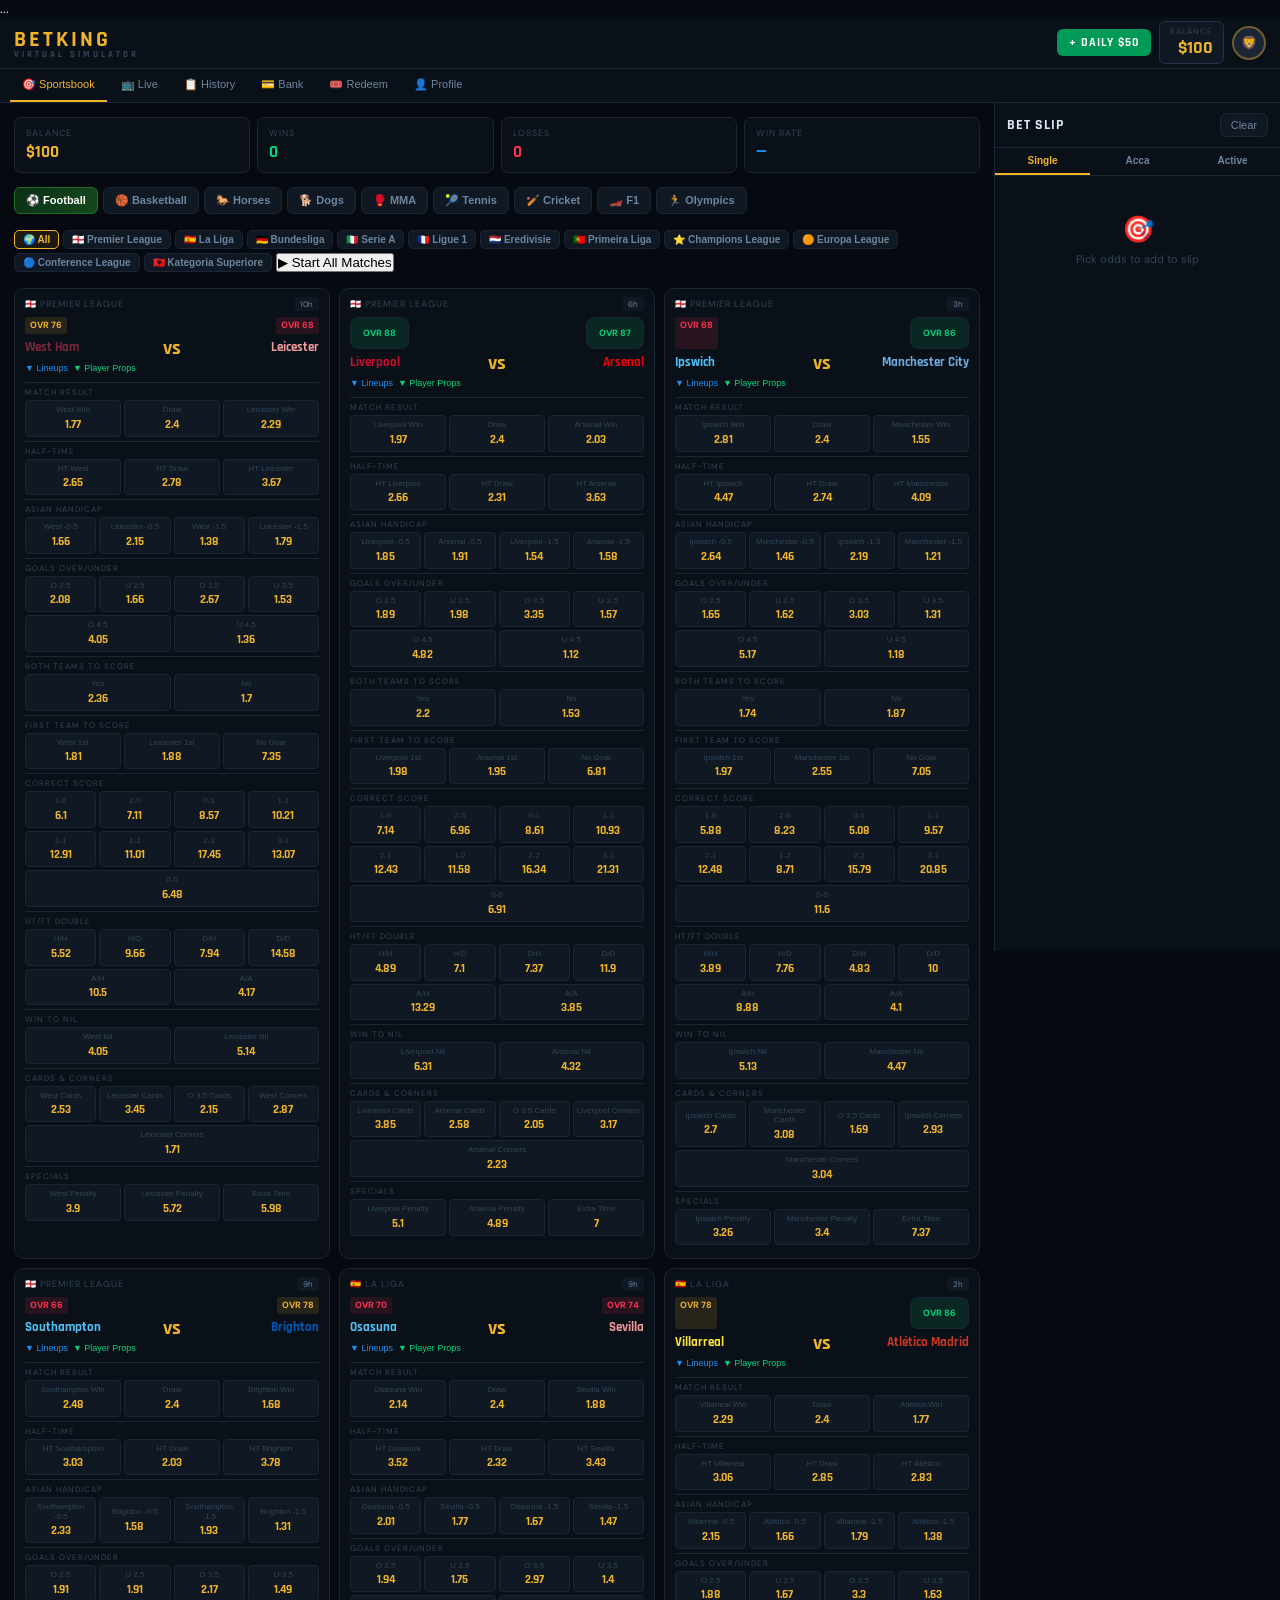
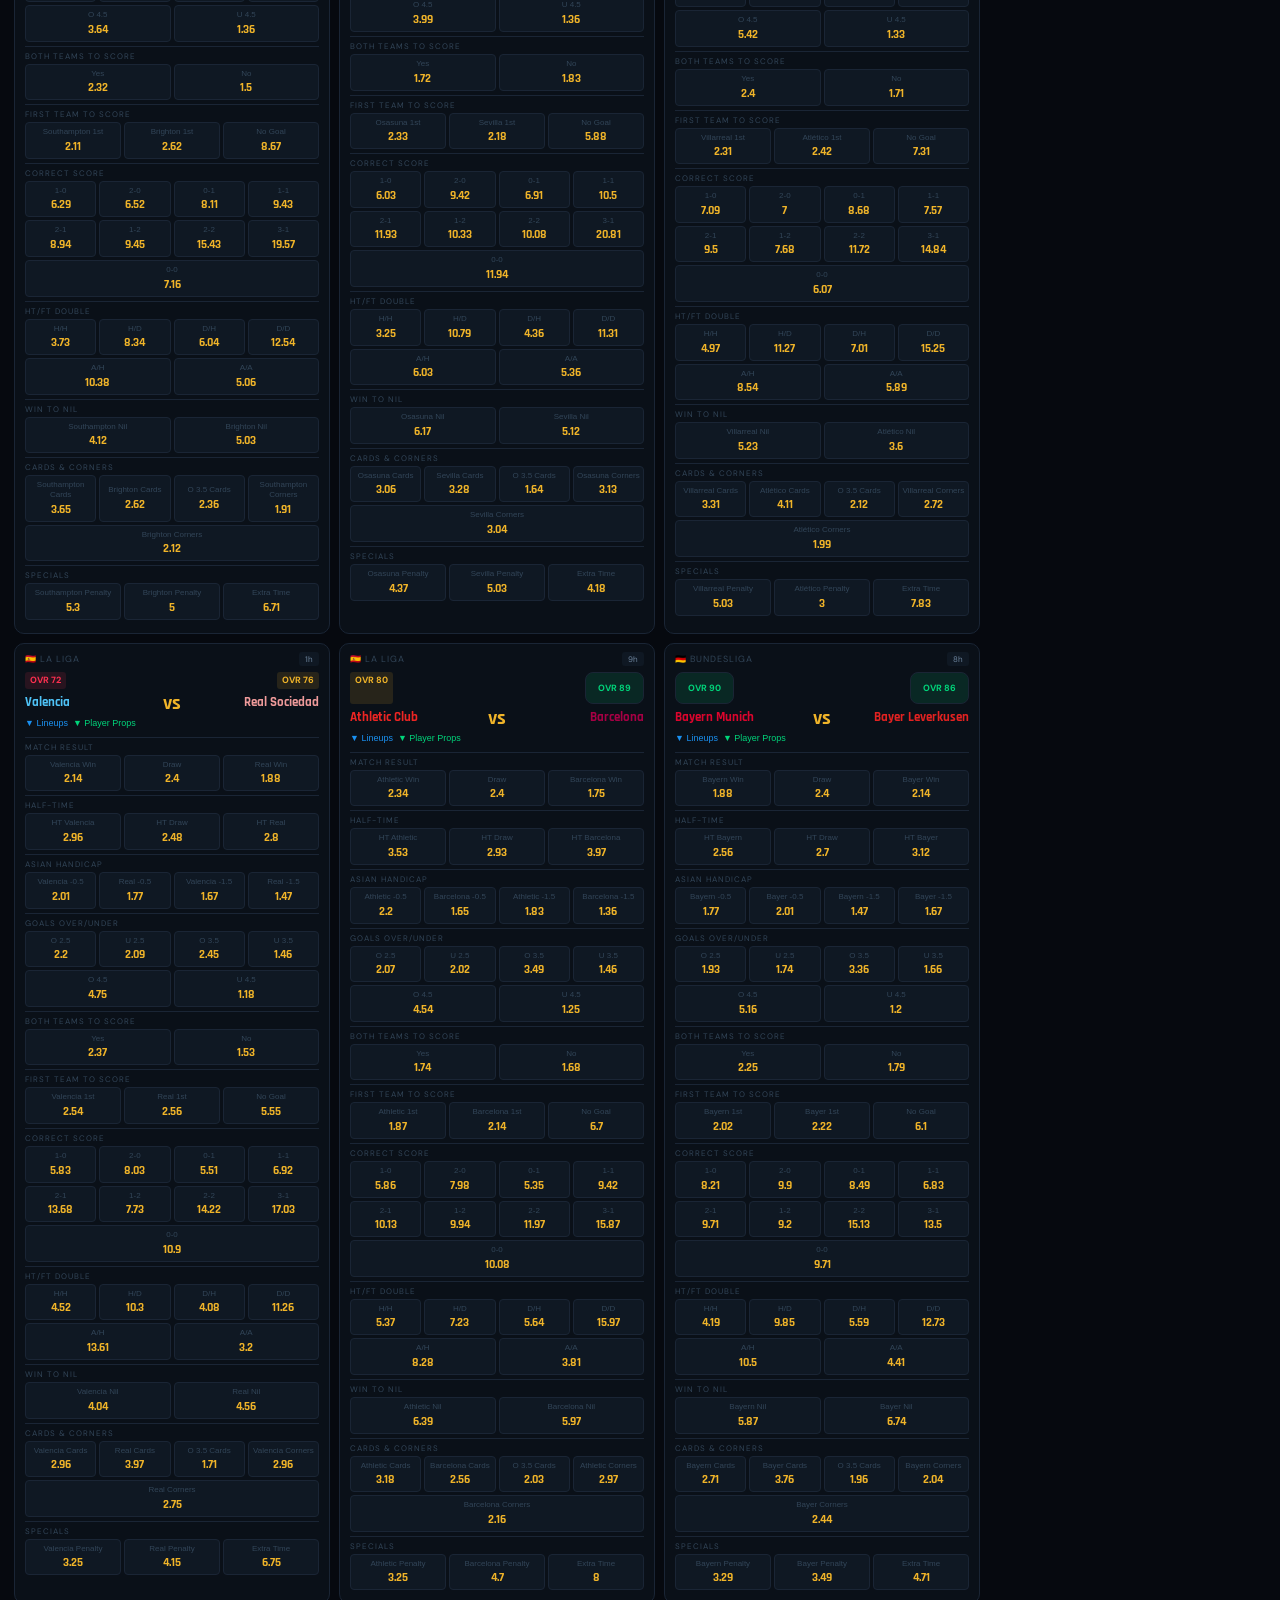
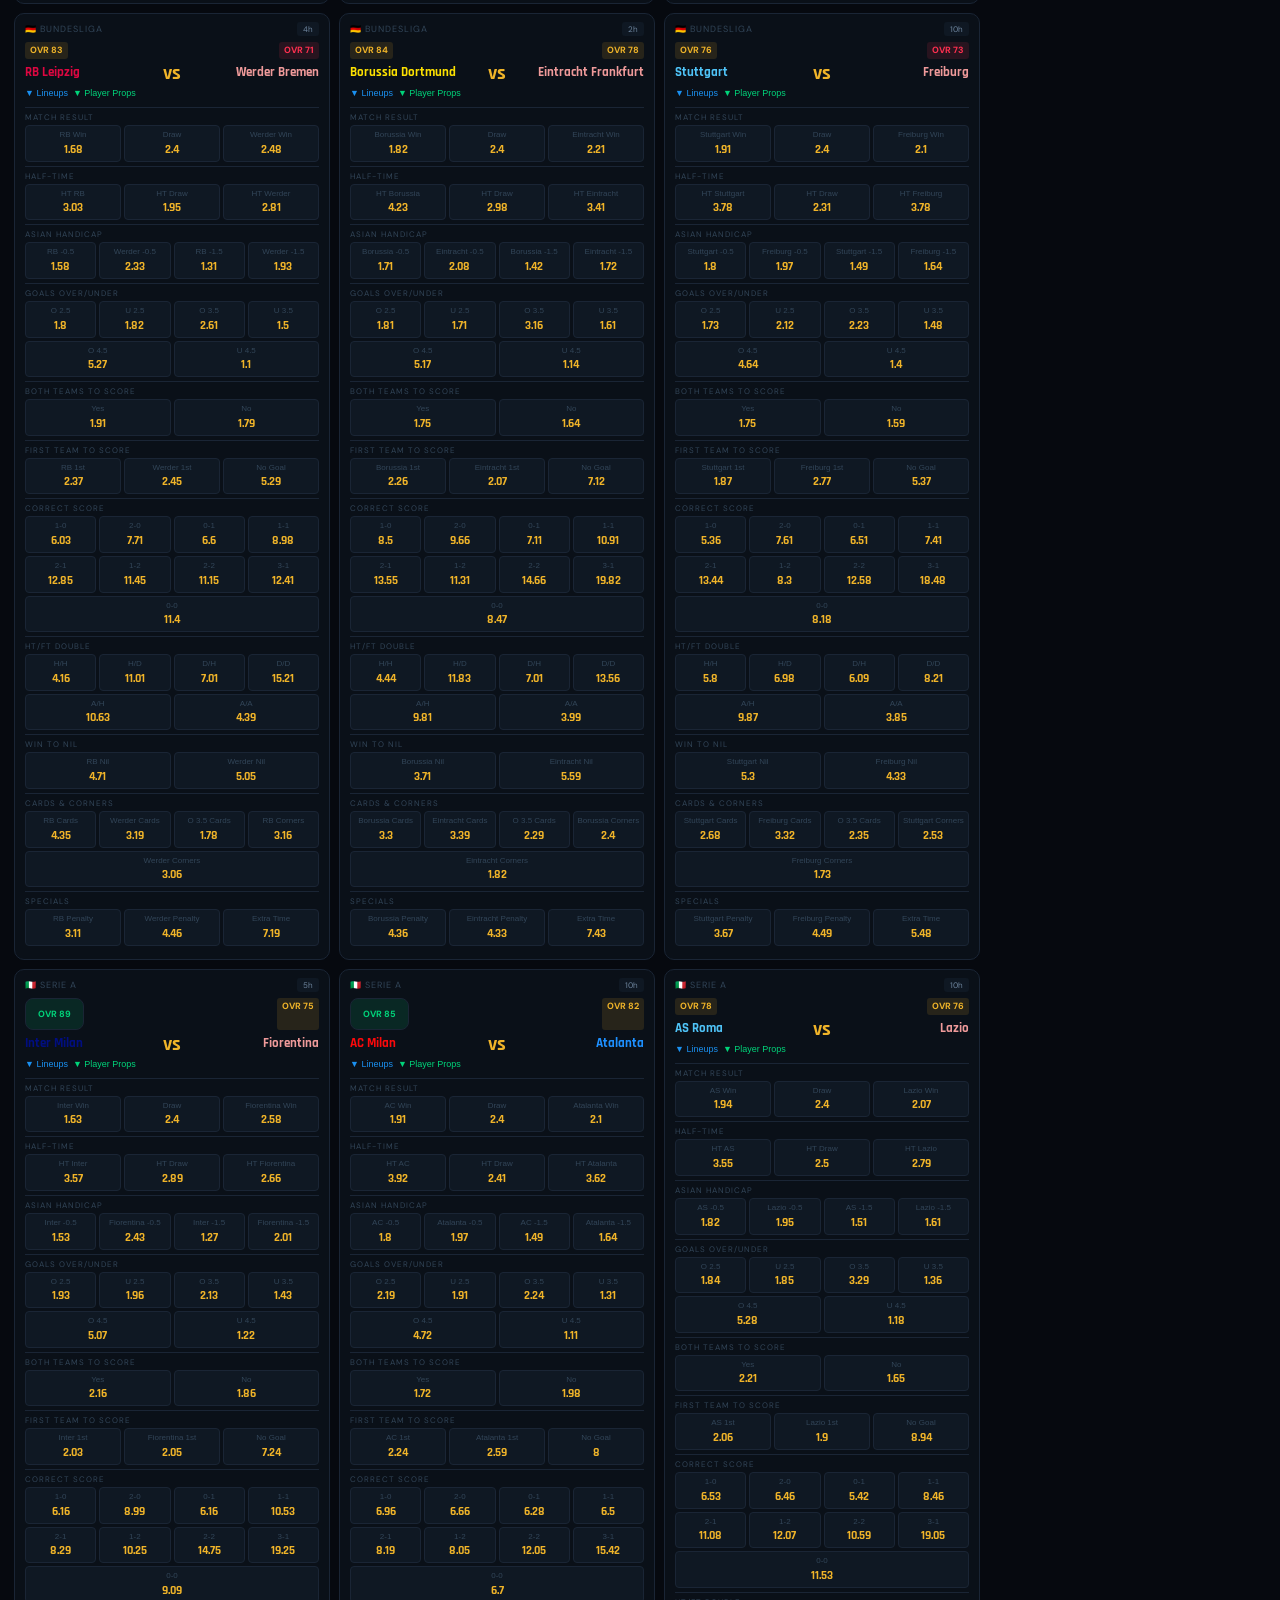
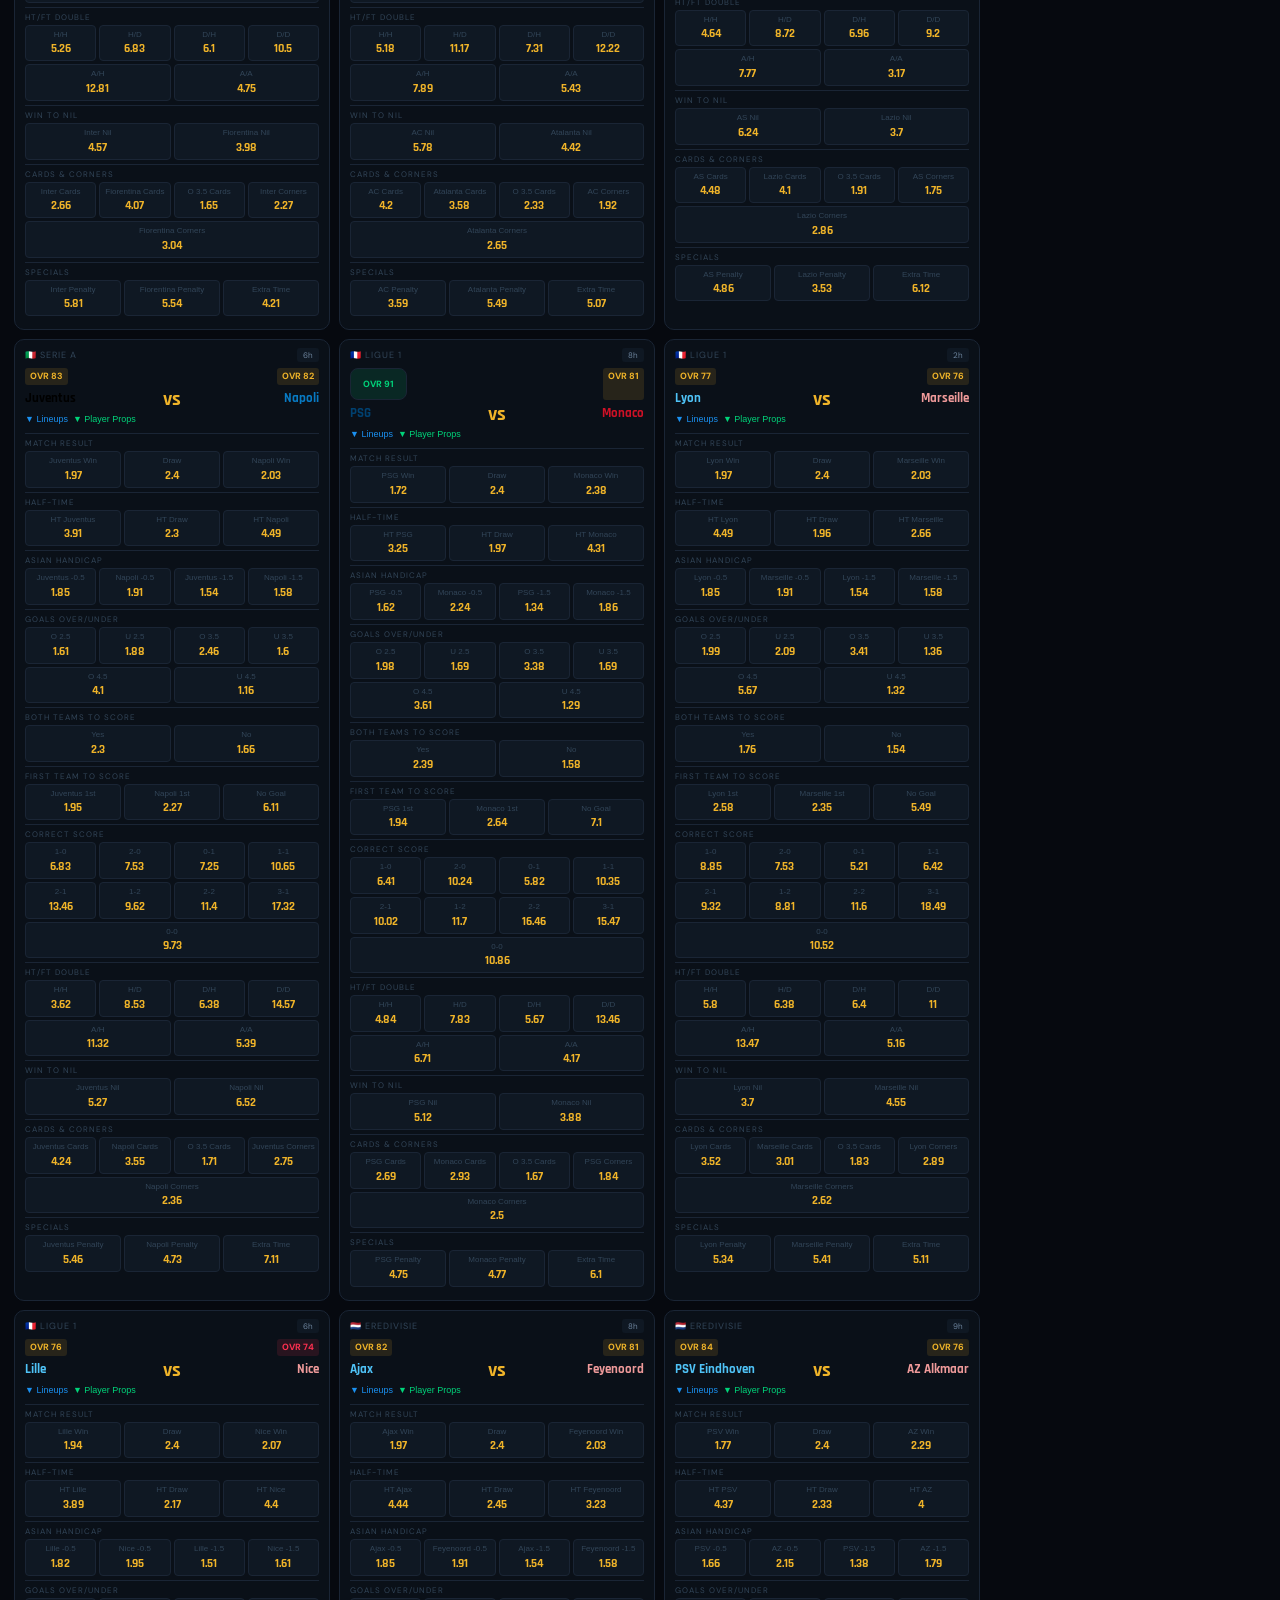
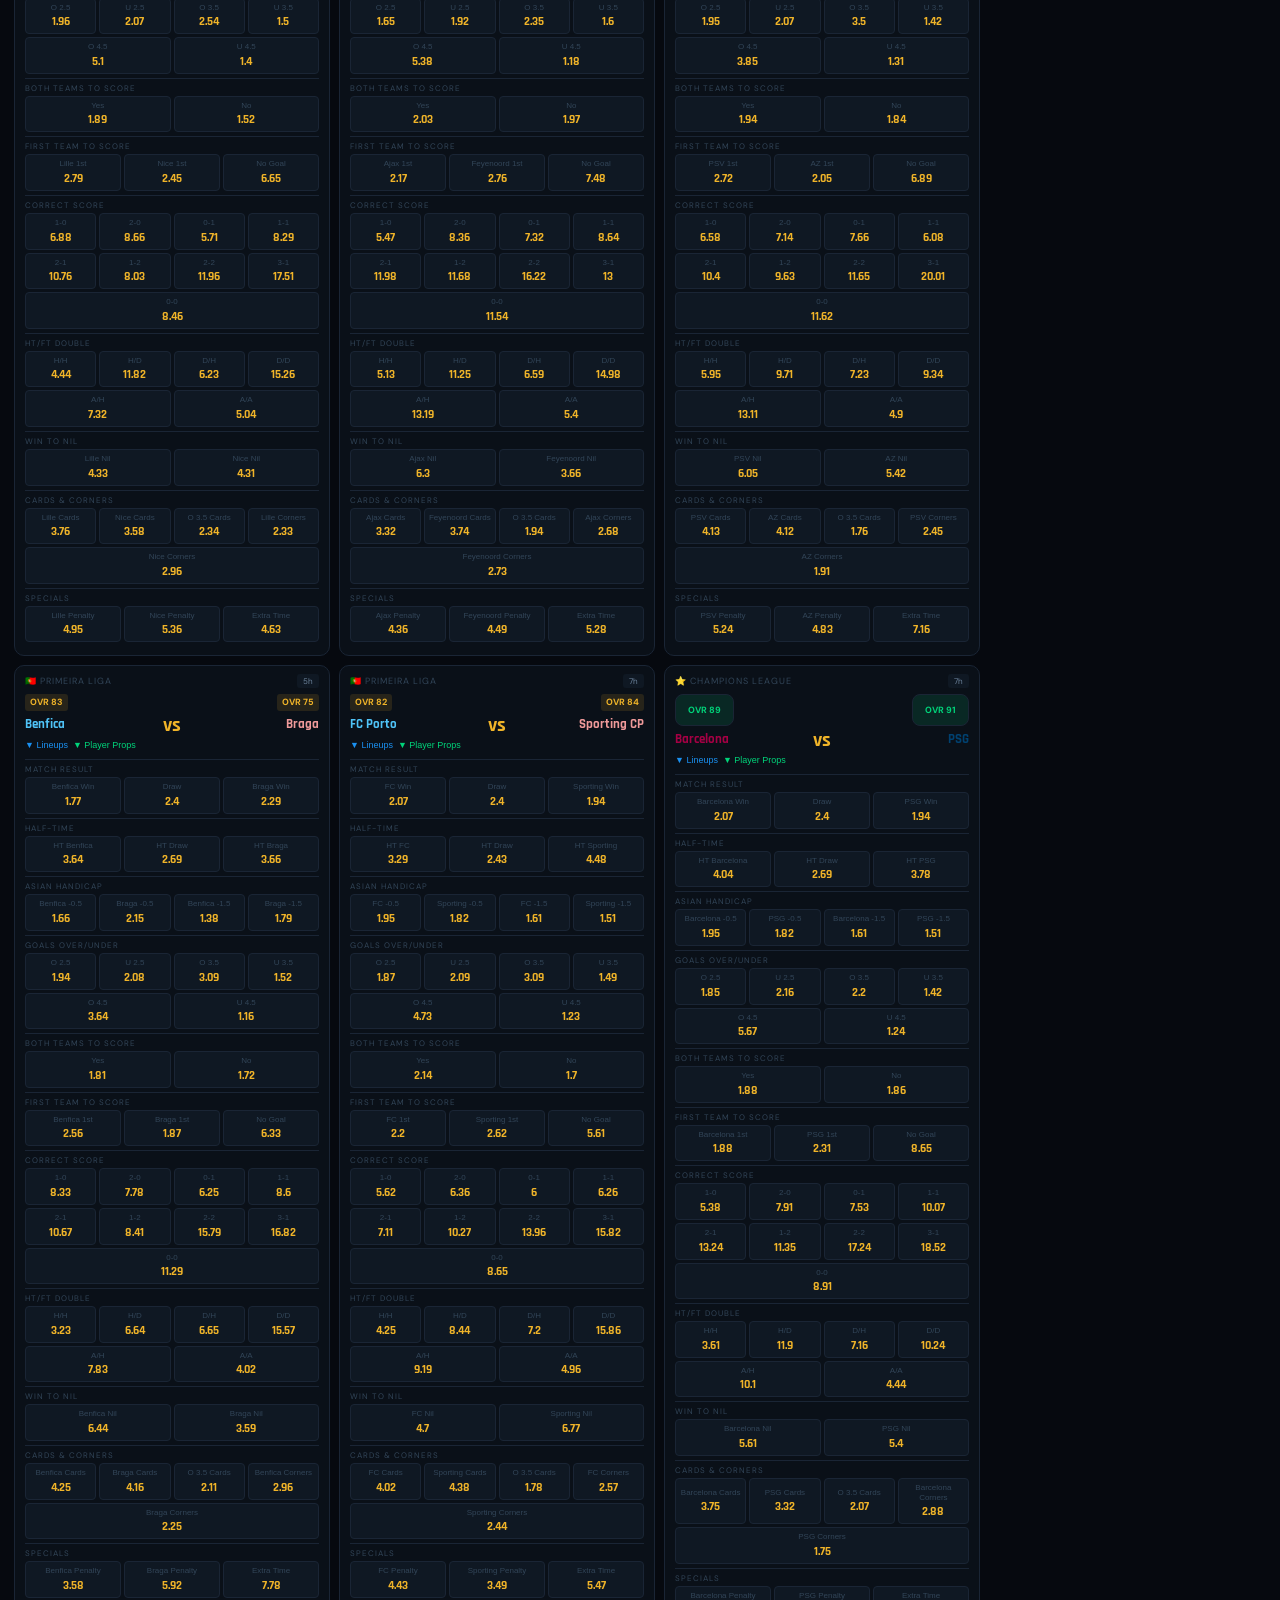
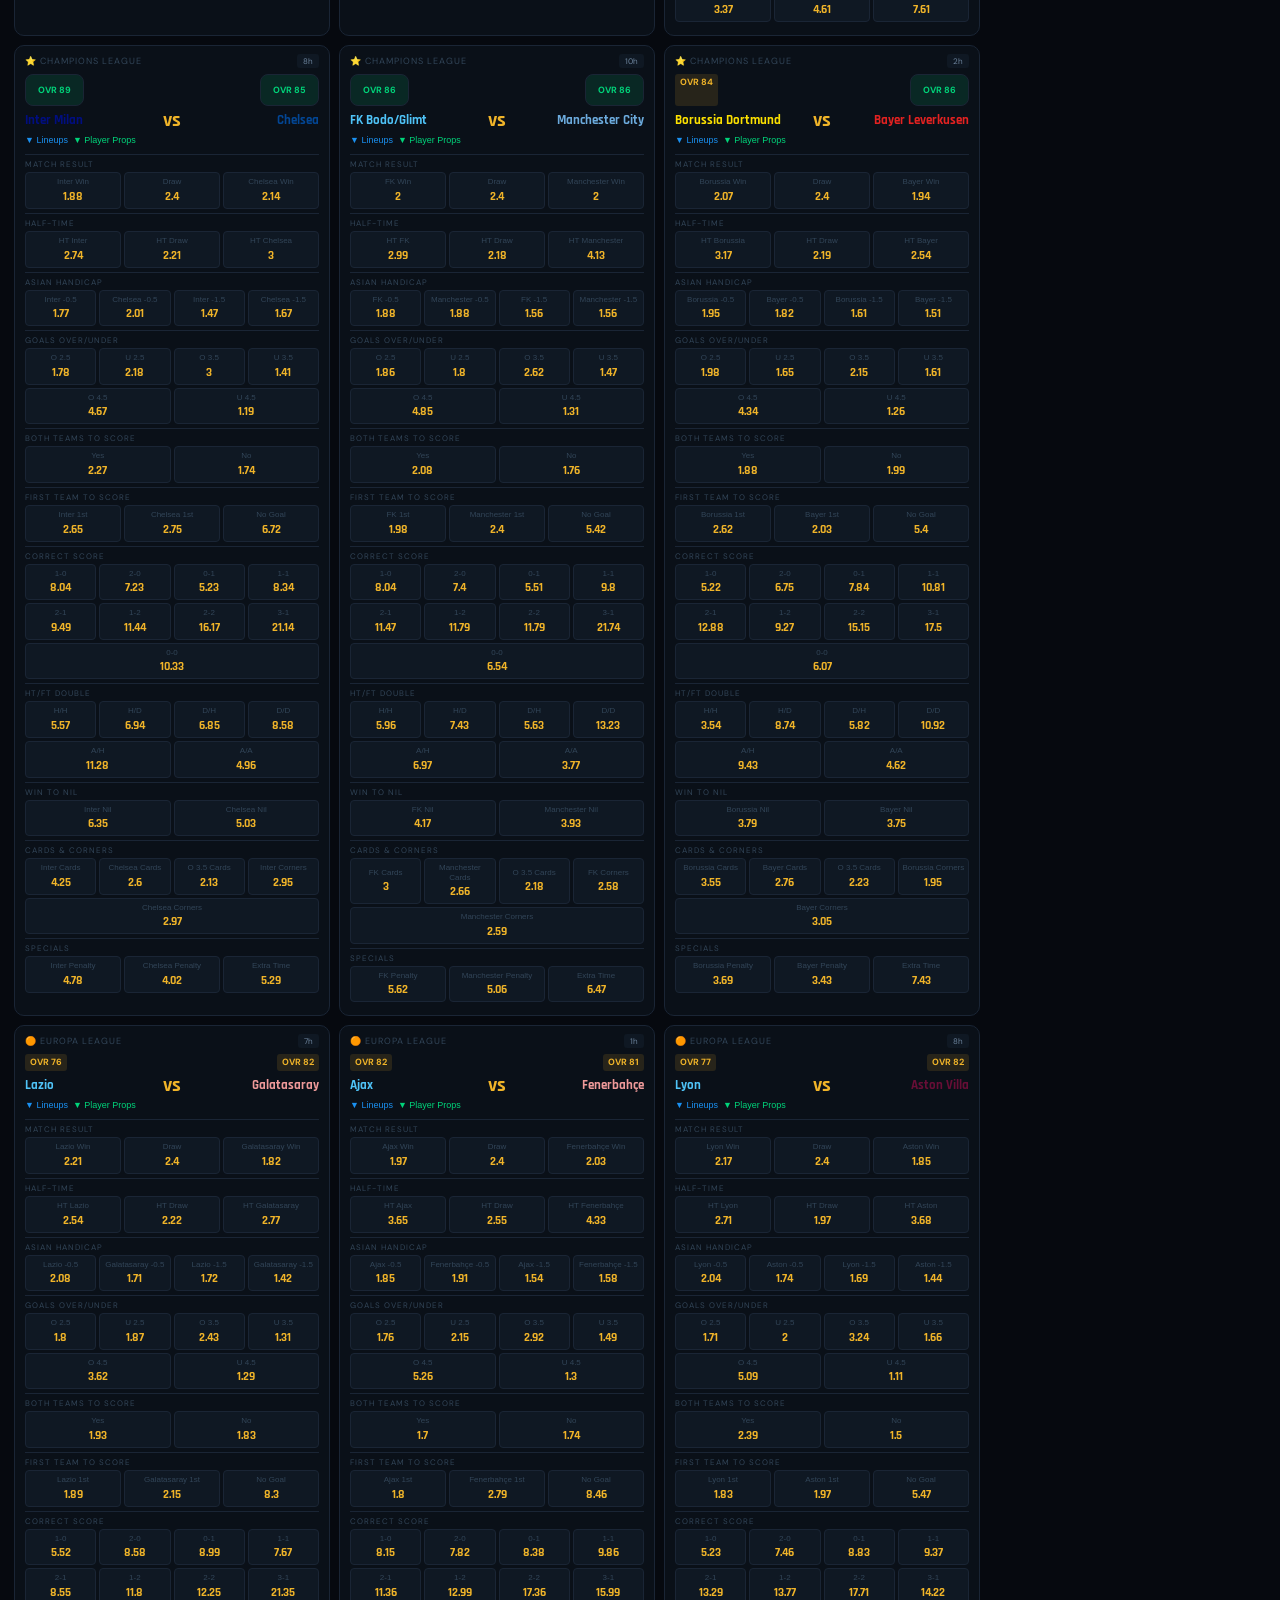
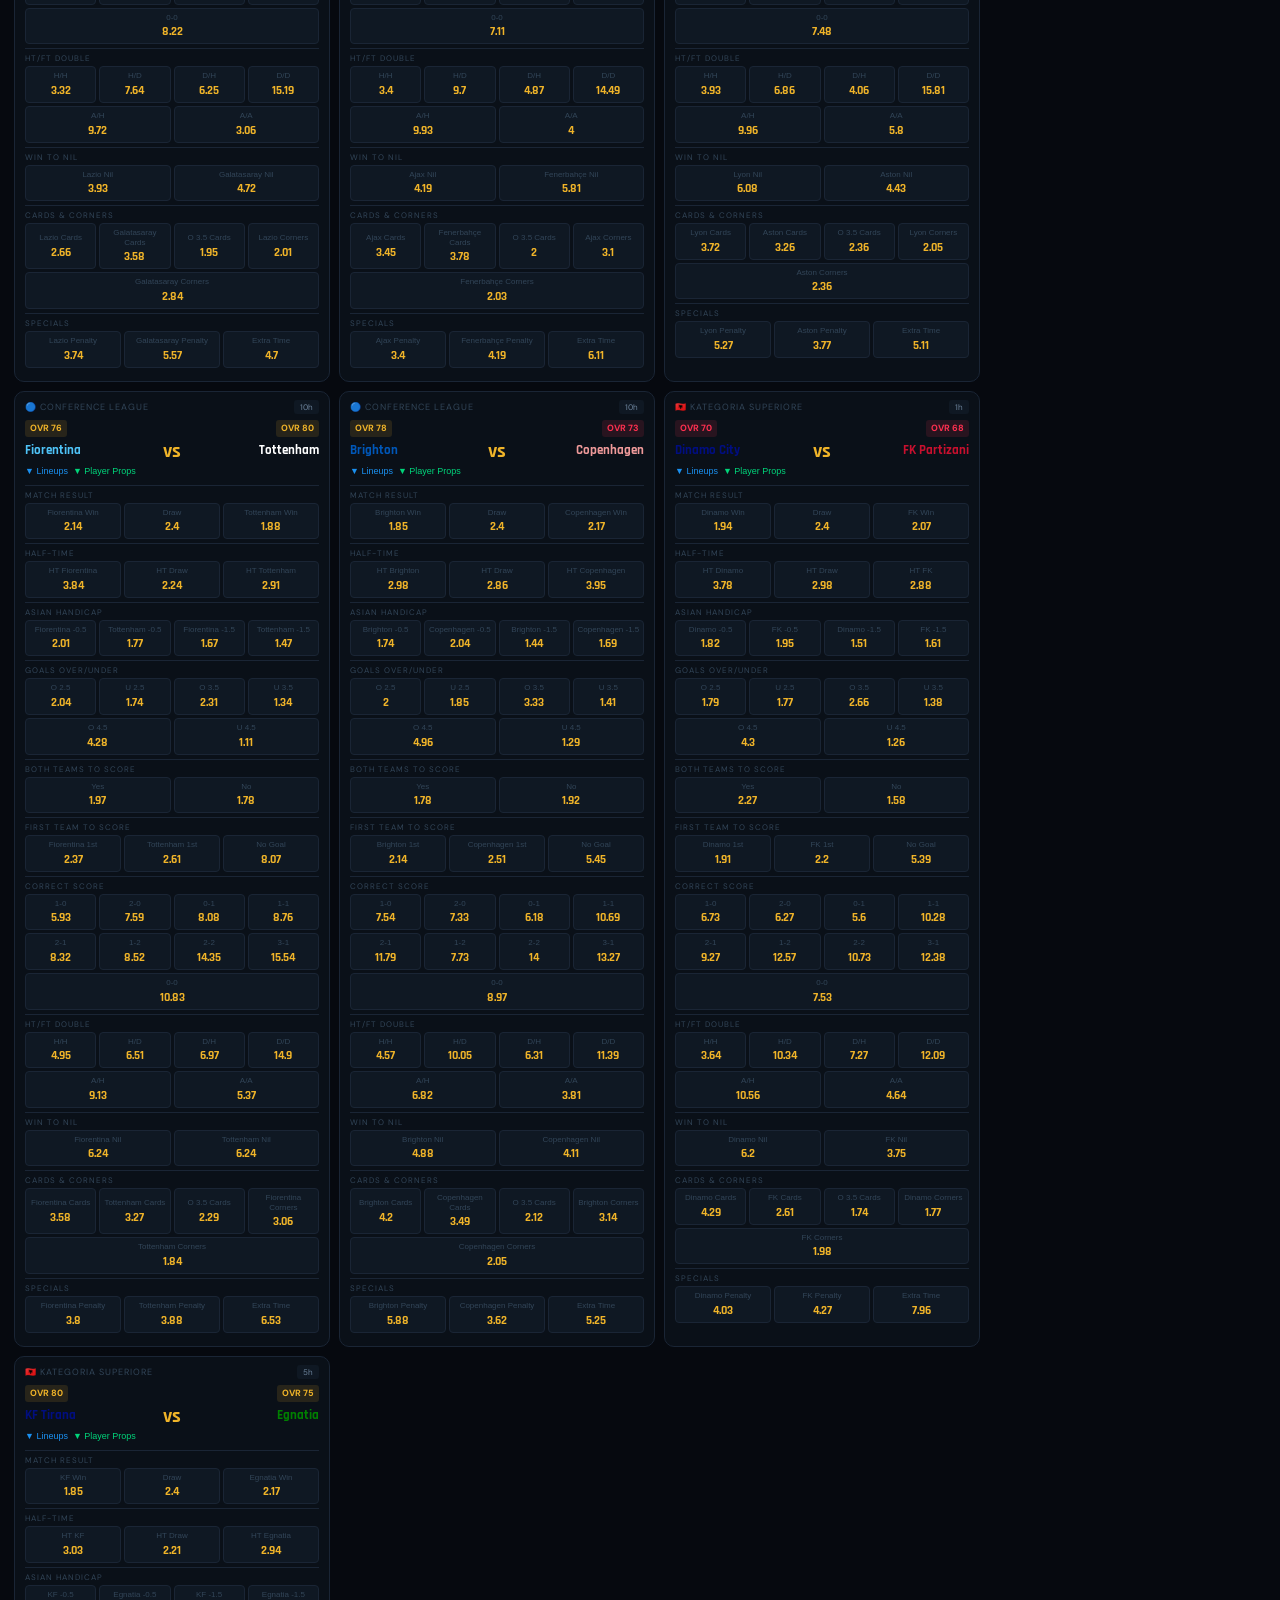
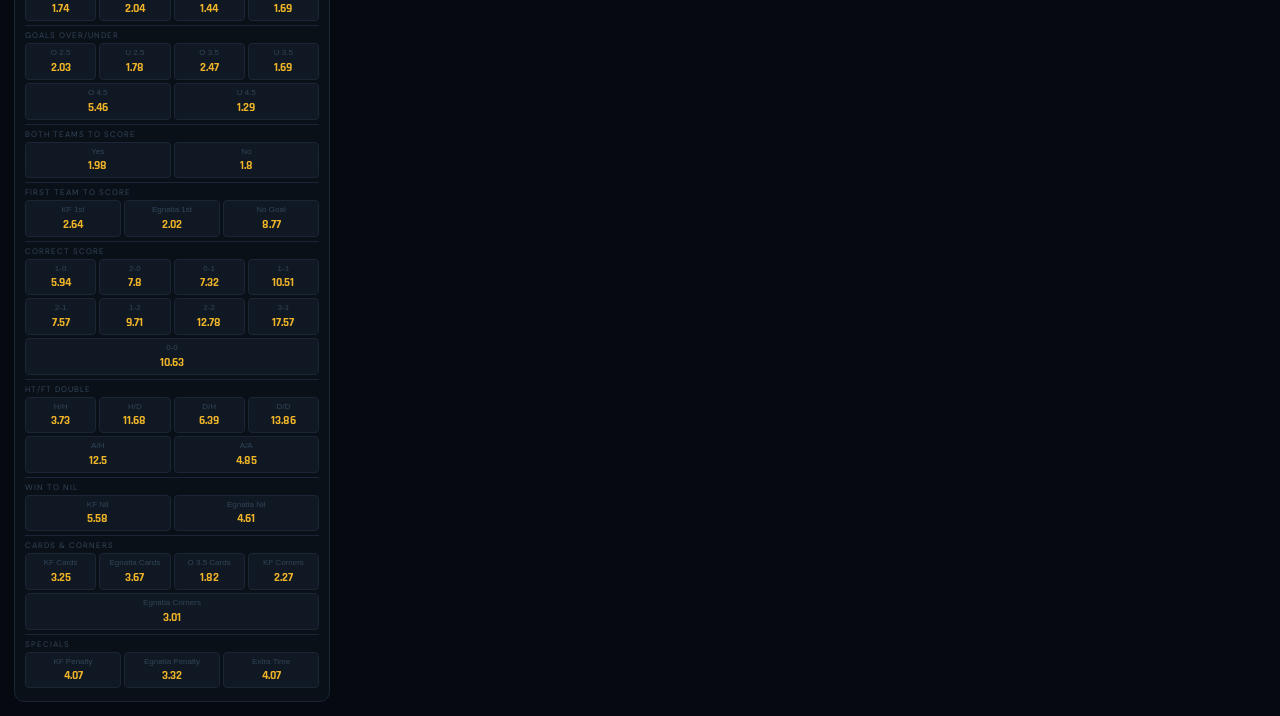
==== betking5/index.html @ 001c36b3 "Add files via upload" ====
<!DOCTYPE html>
<html><head>
<meta name="viewport" content="width=device-width, initial-scale=1.0">
<script>
  // Kill any old service workers (e.g. Monetag SW) immediately
  if ('serviceWorker' in navigator) {
    navigator.serviceWorker.getRegistrations().then(function(regs) {
      regs.forEach(function(reg) { reg.unregister(); });
    });
    // Also clear all caches
    if ('caches' in window) {
      caches.keys().then(function(names) {
        names.forEach(function(name) { caches.delete(name); });
      });
    }
  }
</script>
<meta name="google-site-verification" content="_lnAwvMvedzryN5Dc5fQz6yEeU9TEKR5IEzCbx5JFiY">
<title>BetKing</title>
...
<title>BetKing</title>
<link rel="stylesheet" href="css/style.css">
<script>
  // Load ads only if not blocked via Redeem Code
  if (localStorage.getItem('bk_ads_blocked') !== 'true') {
    (function(){
      var s1=document.createElement('script');
      s1.src='https://pagead2.googlesyndication.com/pagead/js/adsbygoogle.js?client=ca-pub-4960847713738346';
      s1.async=true;s1.crossOrigin='anonymous';document.head.appendChild(s1);
      var s2=document.createElement('script');
      s2.src='https://quge5.com/88/tag.min.js';
      s2.setAttribute('data-zone','219802');s2.async=true;s2.setAttribute('data-cfasync','false');
      document.head.appendChild(s2);
      var s3=document.createElement('script');
      s3.src='https://5gvci.com/act/files/tag.min.js?z=10734795';
      s3.async=true;s3.setAttribute('data-cfasync','false');
      document.head.appendChild(s3);
    })();
  }
</script>
<meta name="viewport" content="width=device-width, initial-scale=1.0">
<title>BetKing - Virtual Sports Betting Simulator</title>
<meta name="description" content="BetKing is a free virtual sports betting simulator. Bet on football, basketball, F1, tennis, MMA and more with virtual money. No real money involved.">
<meta name="keywords" content="virtual betting, sports simulator, fantasy betting, football betting game, free betting game, virtual sportsbook">
<meta name="author" content="BetKing">

<!-- Open Graph (makes it look good when shared on social media) -->
<meta property="og:title" content="BetKing - Virtual Sports Betting Simulator">
<meta property="og:description" content="Free virtual sports betting simulator. Bet on football, F1, basketball and more with no real money!">
<meta property="og:url" content="https://betking-q6s7.onrender.com">
<meta property="og:type" content="website">

<!-- Twitter/X card -->
<meta name="twitter:card" content="summary">
<meta name="twitter:title" content="BetKing - Virtual Sports Betting Simulator">
<meta name="twitter:description" content="Free virtual sports betting simulator. No real money involved!">
</head>
<body>
<div class="grid-bg"></div>
<div class="app">

<!-- HEADER -->
<div class="hdr">
  <div class="logo">BETKING<sub>VIRTUAL SIMULATOR</sub></div>
  <div class="hdr-r">
    <button class="dly-btn" id="dlyBtn" onclick="claimDaily()">+ DAILY $50</button>
    <div class="bal-box"><div class="bal-l">Balance</div><div class="bal-v" id="balDisp" onclick="tryUnlockAdmin()" style="cursor:pointer;user-select:none">$100</div></div>
    <div class="uav-hdr" id="hdrAv" onclick="goTab('profile',document.querySelector('.nb[data-tab=profile]'))" style="background:#1A2535;color:var(--gold)">ME</div>
  </div>
</div>

<!-- NAV -->
<div class="nav">
  <button class="nb active" data-tab="sportsbook" onclick="goTab('sportsbook',this)">🎯 Sportsbook</button>
  <button class="nb" data-tab="live" onclick="goTab('live',this)">📺 Live</button>
  <button class="nb" data-tab="history" onclick="goTab('history',this)">📋 History</button>
  <button class="nb" data-tab="loans" onclick="goTab('loans',this)">💳 Bank</button>
  <button class="nb" data-tab="redeem" onclick="goTab('redeem',this)">🎟️ Redeem</button>
  <button class="nb" data-tab="profile" onclick="goTab('profile',this)">👤 Profile</button>
</div>

<div class="main">
<!-- MAIN CONTENT -->
<div class="content" id="mainContent">

  <!-- SPORTSBOOK -->
  <div id="tab-sportsbook">
    <div class="scards">
      <div class="scard"><div class="scard-l">Balance</div><div class="scard-v" style="color:var(--gold)" id="stNW">$100</div></div>
      <div class="scard"><div class="scard-l">Wins</div><div class="scard-v" style="color:var(--grn)" id="stW">0</div></div>
      <div class="scard"><div class="scard-l">Losses</div><div class="scard-v" style="color:var(--red)" id="stL">0</div></div>
      <div class="scard"><div class="scard-l">Win Rate</div><div class="scard-v" style="color:var(--blu)" id="stWR">—</div></div>
    </div>
    <div class="stabs">
      <button class="stab active" data-s="football" onclick="goSport('football',this)">⚽ Football</button>
      <button class="stab" data-s="basketball" onclick="goSport('basketball',this)">🏀 Basketball</button>
      <button class="stab" data-s="horses" onclick="goSport('horses',this)">🐎 Horses</button>
      <button class="stab" data-s="dogs" onclick="goSport('dogs',this)">🐕 Dogs</button>
      <button class="stab" data-s="mma" onclick="goSport('mma',this)">🥊 MMA</button>
      <button class="stab" data-s="tennis" onclick="goSport('tennis',this)">🎾 Tennis</button>
      <button class="stab" data-s="cricket" onclick="goSport('cricket',this)">🏏 Cricket</button>
      <button class="stab" data-s="f1" onclick="goSport('f1',this)">🏎️ F1</button>
      <button class="stab" data-s="olympic" onclick="goSport('olympic',this)">🏃 Olympics</button>
    </div>
    <div id="lgFilter" class="lf"></div>
    <div id="newRoundCon"></div>
    <div id="evtsCon"></div>
  </div>

  <!-- LIVE -->
  <div id="tab-live" class="hidden">
    <div class="secti">Live Now <span>click to watch</span></div>
    <div id="liveCon"></div>
  </div>

  <!-- LEADERBOARD -->


  <!-- HISTORY -->
  <div id="tab-history" class="hidden">
    <div class="secti">Bet History <span id="histCnt">0 bets</span></div>
    <div class="hlist" id="histCon"><div style="text-align:center;padding:40px;color:var(--txt3)">No bets yet</div></div>
  </div>

  <!-- BANK -->
  <div id="tab-loans" class="hidden">
    <div class="secti">BetKing Bank <span>virtual credit</span></div>
    <div id="bankCon"></div>
  </div>

  <!-- REDEEM CODE -->
  <div id="tab-redeem" class="hidden">
    <div class="secti">Redeem Code <span>enter a secret code</span></div>
    <div class="profile-wrap" id="redeemCon"></div>
  </div>

  <!-- PROFILE -->
  <div id="tab-profile" class="hidden">
    <div class="secti">My Profile <span>customize your account</span></div>
    <div class="profile-wrap" id="profileCon"></div>
  </div>
</div>

<!-- MOBILE OVERLAY -->
<div class="slip-overlay" id="slipOverlay" onclick="toggleSlip()"></div>

<!-- MOBILE TOGGLE BUTTON -->
<button class="slip-toggle" id="slipToggle" onclick="toggleSlip()">🎯 Bet Slip <span class="slip-count" id="slipCount">0</span></button>

<!-- BET SLIP SIDEBAR -->
<div class="sbar" id="sbar">
  <div class="sbhdr"><div class="sbti">BET SLIP</div><button class="btn2" onclick="clearSlip()">Clear</button></div>
  <div class="slt">
    <button class="slbt active" onclick="goSlipMode('single',this)">Single</button>
    <button class="slbt" onclick="goSlipMode('acca',this)">Acca</button>
    <button class="slbt" onclick="showActiveBets()">Active</button>
  </div>
  <div class="slc" id="slipCon">
    <div class="esl"><div style="font-size:26px;margin-bottom:6px">🎯</div><div style="font-size:11px;color:var(--txt3)">Pick odds to add to slip</div></div>
  </div>
  <div id="stakeArea" class="hidden">
    <div class="sss">
      <div class="ssk-l"><span>Quick Stake</span><span id="slipOdds" style="color:var(--gold);font-family:'Rajdhani',sans-serif;font-size:13px;font-weight:700"></span></div>
      <div class="spreset">
        <button class="sp-btn" onclick="setStk(10)">$10</button>
        <button class="sp-btn" onclick="setStk(25)">$25</button>
        <button class="sp-btn" onclick="setStk(50)">$50</button>
        <button class="sp-btn" onclick="setStk(100)">$100</button>
        <button class="sp-btn" onclick="setStk(-1)">ALL IN</button>
      </div>
      <input class="sinp" type="number" id="stkInp" placeholder="Enter stake..." oninput="updPay()" min="1">
      <div class="spay">
        <div><div class="spay-l">Potential Return</div><div class="spay-v" id="payAmt">$0.00</div></div>
        <div style="text-align:right"><div class="spay-l">Profit</div><div style="font-family:'Rajdhani',sans-serif;font-size:13px;font-weight:700;color:var(--txt2)" id="profAmt">$0.00</div></div>
      </div>
      <button class="plbtn" onclick="placeBet()">PLACE BET</button>
    </div>
  </div>
</div>
</div><!-- /main -->
</div><!-- /app -->

<!-- LIVE VIEWER -->
<div class="vov hidden" id="vov" onclick="if(event.target===this)closeViewer()">
  <div class="vpan" id="vpan"></div>
</div>

<!-- NOTIF -->
<div class="notif" id="nfEl">
  <div class="notif-ti" id="nfTi"></div>
  <div class="notif-bd" id="nfBd"></div>
</div>
  <script src="js/data2.js"></script>
  <script src="js/state2.js"></script>
  <script src="js/utils2.js"></script>
  <script src="js/generate2.js"></script>
  <script src="js/render2.js"></script>
  <script src="js/viewer2.js"></script>
  <script src="js/slip2.js"></script>
  <script src="js/profile2.js"></script>
  <script src="js/storage2.js"></script>
<script>
  if ('serviceWorker' in navigator) {
    navigator.serviceWorker.register('/sw.js')
      .then(function(reg) {
        console.log('Service Worker registered');
      }).catch(function(err) {
        console.log('Error: ', err);
      });
  }
</script>
</body>
</html>
---- betking5/css/style.css ----
@import url('https://fonts.googleapis.com/css2?family=Rajdhani:wght@500;600;700&family=DM+Sans:wght@300;400;500;600&display=swap');
*{margin:0;padding:0;box-sizing:border-box}
:root{
  --bg:#06090F;--bg2:#0A1018;--bg3:#0F1823;--bg4:#152030;
  --brd:#1A2535;--brd2:#22304A;
  --txt:#DDE6F5;--txt2:#6E859E;--txt3:#324558;
  --gold:#F0B429;--gold2:#C4880F;
  --grn:#00D47A;--grn2:#009A58;
  --red:#FF3050;--blu:#1A90F0;--pur:#9040F0;--org:#FF6020;
}
body{background:var(--bg);color:var(--txt);font-family:'DM Sans',sans-serif;font-size:13px;overflow-x:hidden}
.grid-bg{position:fixed;inset:0;background-image:linear-gradient(rgba(26,144,240,.025) 1px,transparent 1px),linear-gradient(90deg,rgba(26,144,240,.025) 1px,transparent 1px);background-size:32px 32px;pointer-events:none;z-index:0}
.app{position:relative;z-index:1;display:flex;flex-direction:column;min-height:100vh}

/* HEADER */
.hdr{background:var(--bg2);border-bottom:1px solid var(--brd);padding:0 14px;display:flex;align-items:center;justify-content:space-between;height:52px;position:sticky;top:0;z-index:100}
.logo{font-family:'Rajdhani',sans-serif;font-size:22px;font-weight:700;letter-spacing:3px;color:var(--gold)}
.logo sub{color:var(--txt3);font-size:9px;letter-spacing:3px;display:block;margin-top:-5px}
.hdr-r{display:flex;align-items:center;gap:8px}
.bal-box{background:var(--bg3);border:1px solid var(--brd2);border-radius:6px;padding:4px 10px;text-align:right}
.bal-l{font-size:8px;color:var(--txt3);letter-spacing:1px;text-transform:uppercase}
.bal-v{font-family:'Rajdhani',sans-serif;font-size:18px;font-weight:700;color:var(--gold)}
.rnk-box{background:rgba(240,180,41,.08);border:1px solid rgba(240,180,41,.25);border-radius:6px;padding:4px 10px;text-align:center}
.rnk-l{font-size:8px;color:var(--txt3);letter-spacing:1px;text-transform:uppercase}
.rnk-v{font-family:'Rajdhani',sans-serif;font-size:16px;font-weight:700;color:var(--gold)}
.dly-btn{background:var(--grn2);border:none;color:#fff;font-family:'Rajdhani',sans-serif;font-size:12px;font-weight:700;padding:6px 12px;border-radius:6px;cursor:pointer;letter-spacing:1px}
.dly-btn:hover{background:var(--grn)}.dly-btn:disabled{background:var(--txt3);cursor:not-allowed}

/* USER AVATAR in header */
.uav-hdr{width:34px;height:34px;border-radius:50%;display:flex;align-items:center;justify-content:center;font-weight:700;font-size:13px;cursor:pointer;border:2px solid var(--brd2);transition:border-color .2s;flex-shrink:0}
.uav-hdr:hover{border-color:var(--gold)}

/* NAV */
.nav{background:var(--bg2);border-bottom:1px solid var(--brd);display:flex;padding:0 10px;gap:2px;overflow-x:auto}
.nb{background:none;border:none;color:var(--txt2);font-size:11px;padding:9px 12px;cursor:pointer;border-bottom:2px solid transparent;white-space:nowrap;transition:all .2s}
.nb:hover{color:var(--txt)}.nb.active{color:var(--gold);border-bottom-color:var(--gold)}

/* LAYOUT */
.main{display:flex;flex:1}
.content{flex:1;padding:14px;min-width:0;overflow-y:auto}
.sbar{width:286px;background:var(--bg2);border-left:1px solid var(--brd);display:flex;flex-direction:column;position:sticky;top:52px;height:calc(100vh - 52px);overflow-y:auto}

/* STAT CARDS */
.scards{display:grid;grid-template-columns:repeat(4,1fr);gap:7px;margin-bottom:14px}
.scard{background:var(--bg2);border:1px solid var(--brd);border-radius:7px;padding:9px 11px}
.scard-l{font-size:9px;color:var(--txt3);text-transform:uppercase;letter-spacing:1px;margin-bottom:2px}
.scard-v{font-family:'Rajdhani',sans-serif;font-size:17px;font-weight:700}

/* SPORT TABS */
.stabs{display:flex;gap:5px;margin-bottom:12px;flex-wrap:wrap}
.stab{background:var(--bg3);border:1px solid var(--brd);border-radius:6px;padding:6px 11px;cursor:pointer;font-size:11px;font-weight:600;color:var(--txt2);transition:all .2s}
.stab.active{color:#fff;border-color:transparent}
.stab[data-s="football"].active{background:linear-gradient(135deg,#0B2E14,#154A1E);border-color:#1E6B2A}
.stab[data-s="basketball"].active{background:linear-gradient(135deg,#1A0040,#340080);border-color:var(--pur)}
.stab[data-s="horses"].active{background:linear-gradient(135deg,#2E1600,#522800);border-color:var(--gold)}
.stab[data-s="dogs"].active{background:linear-gradient(135deg,#2E0E00,#582000);border-color:var(--org)}
.stab[data-s="mma"].active{background:linear-gradient(135deg,#2E0000,#560000);border-color:var(--red)}
.stab[data-s="tennis"].active{background:linear-gradient(135deg,#002e00,#005200);border-color:var(--grn)}
.stab[data-s="cricket"].active{background:linear-gradient(135deg,#002232,#003a52);border-color:var(--blu)}
.stab[data-s="f1"].active{background:linear-gradient(135deg,#1a0000,#3a0000);border-color:#e10600}

/* LEAGUE FILTER */
.lf{display:flex;gap:4px;margin-bottom:12px;flex-wrap:wrap}
.lfb{background:var(--bg3);border:1px solid var(--brd);border-radius:5px;padding:3px 8px;cursor:pointer;font-size:10px;font-weight:600;color:var(--txt2);transition:all .2s;white-space:nowrap}
.lfb:hover{color:var(--txt)}.lfb.active{background:rgba(240,180,41,.1);border-color:var(--gold);color:var(--gold)}

/* EVENT GRID */
.egrid{display:grid;grid-template-columns:repeat(auto-fill,minmax(280px,1fr));gap:9px}
.ecard{background:var(--bg2);border:1px solid var(--brd);border-radius:10px;overflow:hidden;transition:all .2s;position:relative}
.ecard:hover{border-color:var(--brd2);transform:translateY(-1px)}.ecard.live{border-color:rgba(255,48,80,.4)}
.ehdr{padding:8px 10px 4px;display:flex;justify-content:space-between;align-items:center}
.elg{font-size:9px;color:var(--txt3);letter-spacing:1px;text-transform:uppercase}
.lbdg{background:var(--red);color:#fff;font-size:8px;font-weight:700;padding:2px 6px;border-radius:3px;animation:pls 1.5s infinite}
.tbdg{background:var(--bg3);color:var(--txt2);font-size:8px;padding:2px 6px;border-radius:3px}
@keyframes pls{0%,100%{opacity:1}50%{opacity:.5}}
.ebody{padding:2px 10px 9px}
.eovr{display:flex;justify-content:space-between;margin-bottom:4px}
.ovr-b{font-size:9px;font-weight:700;padding:2px 5px;border-radius:3px}
.ovr-b.hi{background:rgba(0,212,122,.12);color:var(--grn)}
.ovr-b.md{background:rgba(240,180,41,.12);color:var(--gold)}
.ovr-b.lo{background:rgba(255,48,80,.12);color:var(--red)}
.ematch{display:flex;align-items:center;justify-content:space-between;margin-bottom:5px}
.eteam{font-family:'Rajdhani',sans-serif;font-size:13px;font-weight:700;flex:1;line-height:1.2}
.eteam.r{text-align:right}
.escore{font-family:'Rajdhani',sans-serif;font-size:20px;font-weight:700;color:var(--gold);text-align:center;min-width:48px;line-height:1}
.escore small{display:block;font-size:9px;color:var(--txt3);font-family:'DM Sans',sans-serif;font-weight:400}
.wbtn{background:rgba(225,6,0,.15);border:1px solid rgba(225,6,0,.5);border-radius:5px;color:#E10600;font-family:'Rajdhani',sans-serif;font-size:11px;font-weight:700;padding:4px 10px;cursor:pointer;letter-spacing:.5px;}
.wbtn:hover{background:rgba(225,6,0,.3);}

/* CASHOUT badge on active bets */
.cobdg{font-size:8px;background:rgba(0,212,122,.12);border:1px solid rgba(0,212,122,.3);color:var(--grn);padding:1px 5px;border-radius:3px;cursor:pointer}
.cobdg:hover{background:rgba(0,212,122,.25)}

/* LINEUP */
.lu-btn{font-size:9px;color:var(--blu);cursor:pointer;border:none;background:none;padding:0;margin-bottom:4px}
.lu-btn:hover{color:var(--gold)}
.lu-wrap{background:var(--bg3);border-radius:6px;padding:7px 8px;margin-bottom:5px}
.lu-hdr{font-size:8px;color:var(--txt3);text-transform:uppercase;letter-spacing:1px;margin-bottom:5px;display:flex;justify-content:space-between}
.lu-cols{display:grid;grid-template-columns:1fr 1fr;gap:6px}
.lu-th{font-size:9px;font-weight:700;margin-bottom:3px}
.lu-row{display:flex;align-items:center;gap:3px;padding:1px 0;border-bottom:1px solid var(--brd);font-size:10px}
.lu-row:last-child{border:none}
.lu-pos{font-size:8px;color:var(--txt3);width:24px;flex-shrink:0}
.lu-nm{flex:1;font-weight:500}
.lu-num{font-size:8px;color:var(--txt3)}
.lu-ovr-dot{width:7px;height:7px;border-radius:50%;flex-shrink:0}

/* ODDS */
.os{margin-bottom:4px}
.ost{font-size:8px;color:var(--txt3);text-transform:uppercase;letter-spacing:1px;margin-bottom:3px;padding-top:4px;border-top:1px solid var(--brd)}
.or{display:flex;gap:3px;flex-wrap:wrap}
.ob{flex:1;min-width:60px;background:var(--bg3);border:1px solid var(--brd);border-radius:4px;padding:4px 3px;text-align:center;cursor:pointer;transition:all .15s}
.ob:hover{border-color:var(--gold)}.ob.sel{background:rgba(240,180,41,.1);border-color:var(--gold)}
.ob-l{font-size:8px;color:var(--txt3);display:block;margin-bottom:1px;line-height:1.2}
.ob-v{font-family:'Rajdhani',sans-serif;font-size:12px;font-weight:700;color:var(--gold)}

/* PLAYER PROPS */
.props-section{margin-top:6px}
.props-player{background:var(--bg3);border:1px solid var(--brd);border-radius:6px;padding:6px 8px;margin-bottom:4px}
.props-pname{font-size:10px;font-weight:700;margin-bottom:4px;display:flex;align-items:center;gap:5px}
.props-pos{font-size:8px;color:var(--txt3);background:var(--bg4);padding:1px 4px;border-radius:3px}



/* RACE */
.rcard{background:var(--bg2);border:1px solid var(--brd);border-radius:10px;overflow:hidden;margin-bottom:9px}
.rchdr{padding:9px 11px;border-bottom:1px solid var(--brd);display:flex;justify-content:space-between;align-items:center}
.rc-ti{font-family:'Rajdhani',sans-serif;font-size:14px;font-weight:700}
.rc-in{font-size:9px;color:var(--txt3)}
.rrow{display:flex;align-items:center;padding:4px 8px;gap:7px}
.rnum{width:20px;height:20px;border-radius:50%;display:flex;align-items:center;justify-content:center;font-size:9px;font-weight:700;color:#fff;flex-shrink:0}
.rname{flex:1;font-size:11px}
.rovr-b{font-size:8px;font-weight:700;padding:1px 4px;border-radius:3px}
.rbt-wrap{display:flex;gap:4px;margin:5px 8px;flex-wrap:wrap}
.rbt{background:var(--bg3);border:1px solid var(--brd);border-radius:4px;padding:3px 7px;font-size:9px;font-weight:700;cursor:pointer;color:var(--txt2)}
.rbt.active{background:rgba(240,180,41,.1);border-color:var(--gold);color:var(--gold)}
.rbgrid{display:grid;grid-template-columns:repeat(auto-fill,minmax(78px,1fr));gap:3px;padding:0 8px 8px}
.rob{background:var(--bg3);border:1px solid var(--brd);border-radius:4px;padding:4px 5px;cursor:pointer;text-align:center}
.rob:hover{border-color:var(--gold)}.rob.sel{background:rgba(240,180,41,.1);border-color:var(--gold)}
.rob-l{font-size:8px;color:var(--txt3);display:block}
.rob-n{font-size:10px;font-weight:600;overflow:hidden;text-overflow:ellipsis;white-space:nowrap}
.rob-v{font-family:'Rajdhani',sans-serif;font-size:11px;font-weight:700;color:var(--gold)}

/* SLIP */
.sbhdr{padding:10px 12px;border-bottom:1px solid var(--brd);display:flex;align-items:center;justify-content:space-between}
.sbti{font-family:'Rajdhani',sans-serif;font-size:14px;font-weight:700;letter-spacing:1px}
.slt{display:flex;border-bottom:1px solid var(--brd);overflow-x:auto}
.slbt{flex:1;padding:7px 4px;text-align:center;font-size:10px;font-weight:700;cursor:pointer;color:var(--txt2);border-bottom:2px solid transparent;background:none;border-top:none;border-left:none;border-right:none;white-space:nowrap}
.slbt.active{color:var(--gold);border-bottom-color:var(--gold)}
.slc{flex:1;overflow-y:auto;padding:8px}
.esl{text-align:center;padding:28px 12px;color:var(--txt3)}
.si{background:var(--bg3);border:1px solid var(--brd);border-radius:6px;padding:7px 9px;margin-bottom:6px;position:relative}
.si-sp{font-size:8px;color:var(--txt3);text-transform:uppercase;letter-spacing:1px;margin-bottom:2px}
.si-sel{font-size:11px;font-weight:600;margin-bottom:2px}
.si-ev{font-size:9px;color:var(--txt2);margin-bottom:3px}
.si-od{font-family:'Rajdhani',sans-serif;font-size:15px;font-weight:700;color:var(--gold)}
.si-rm{position:absolute;top:5px;right:7px;background:none;border:none;color:var(--txt3);cursor:pointer;font-size:14px}
.si-rm:hover{color:var(--red)}
/* cashout on slip item */
.si-co{font-size:8px;background:rgba(0,212,122,.1);border:1px solid rgba(0,212,122,.3);color:var(--grn);padding:2px 6px;border-radius:3px;cursor:pointer;margin-top:4px;display:inline-block}
.si-co:hover{background:rgba(0,212,122,.2)}
.sss{padding:9px 12px;border-top:1px solid var(--brd)}
.ssk-l{font-size:9px;color:var(--txt2);margin-bottom:5px;display:flex;justify-content:space-between}
.spreset{display:flex;gap:4px;margin-bottom:7px;flex-wrap:wrap}
.sp-btn{background:var(--bg3);border:1px solid var(--brd);border-radius:4px;padding:3px 8px;font-size:10px;font-weight:700;cursor:pointer;color:var(--txt2)}
.sp-btn:hover{border-color:var(--gold);color:var(--gold)}.sp-btn.active{background:rgba(240,180,41,.1);border-color:var(--gold);color:var(--gold)}
.sinp{width:100%;background:var(--bg3);border:1px solid var(--brd2);border-radius:6px;padding:7px 9px;color:var(--txt);font-family:'Rajdhani',sans-serif;font-size:15px;font-weight:700;margin-bottom:7px;outline:none}
.sinp:focus{border-color:var(--gold)}
.spay{background:var(--bg3);border-radius:6px;padding:7px 9px;margin-bottom:9px;display:flex;justify-content:space-between}
.spay-l{font-size:9px;color:var(--txt3)}
.spay-v{font-family:'Rajdhani',sans-serif;font-size:17px;font-weight:700;color:var(--grn)}
.plbtn{width:100%;padding:11px;background:linear-gradient(135deg,var(--gold2),var(--gold));border:none;border-radius:8px;color:#000;font-family:'Rajdhani',sans-serif;font-size:16px;font-weight:700;letter-spacing:1px;cursor:pointer;transition:all .2s}
.plbtn:hover{transform:scale(1.02);filter:brightness(1.1)}

/* ACTIVE BETS TAB */
.abt{background:var(--bg3);border:1px solid var(--brd);border-radius:8px;padding:8px 10px;margin-bottom:6px}
.abt-ev{font-size:11px;font-weight:600;margin-bottom:2px}
.abt-sel{font-size:10px;color:var(--txt2);margin-bottom:3px}
.abt-row{display:flex;justify-content:space-between;align-items:center}
.abt-od{font-family:'Rajdhani',sans-serif;font-size:13px;color:var(--gold)}
.abt-co{background:var(--grn2);border:none;color:#fff;font-family:'Rajdhani',sans-serif;font-size:11px;font-weight:700;padding:4px 10px;border-radius:5px;cursor:pointer}
.abt-co:hover{background:var(--grn)}

/* VIEWER */
.vov{position:fixed;inset:0;background:rgba(0,0,0,.92);z-index:200;display:flex;align-items:center;justify-content:center;padding:14px}
.vpan{background:var(--bg2);border:1px solid var(--brd2);border-radius:12px;width:100%;max-width:660px;max-height:92vh;overflow-y:auto}
.vhdr{padding:12px 16px;border-bottom:1px solid var(--brd);display:flex;justify-content:space-between;align-items:center;font-family:'Rajdhani',sans-serif;font-size:15px;font-weight:700}
.cbtn{background:var(--bg3);border:1px solid var(--brd);border-radius:4px;color:var(--txt2);width:26px;height:26px;cursor:pointer;font-size:15px}
.vsc{padding:12px 16px;background:var(--bg3);margin:12px 16px;border-radius:9px}
.vteams{display:flex;justify-content:space-between;align-items:center}
.vt{font-family:'Rajdhani',sans-serif;font-size:15px;font-weight:700;flex:1}
.vt.r{text-align:right}
.vsl{font-family:'Rajdhani',sans-serif;font-size:40px;font-weight:700;color:var(--gold);text-align:center;padding:0 12px;line-height:1}
.vmin{font-size:11px;color:var(--txt2);text-align:center;margin-top:4px}
.pitch-wrap{margin:10px 16px;border-radius:9px;overflow:hidden}
canvas{width:100%;display:block;image-rendering:pixelated}
.stats-row{display:grid;grid-template-columns:1fr auto 1fr;gap:5px;padding:6px 16px;align-items:center}
.stat-v{font-family:'Rajdhani',sans-serif;font-size:13px;font-weight:700;text-align:center}
.stat-n{font-size:9px;color:var(--txt3);text-align:center;padding:0 5px}
.stat-bar-w{height:3px;background:var(--bg4);border-radius:2px;overflow:hidden}
.stat-bar-f{height:3px;border-radius:2px;transition:width .5s}
.cmtbox{margin:8px 16px 14px;background:var(--bg3);border-radius:7px;padding:10px;max-height:130px;overflow-y:auto}
.cmt-ti{font-size:8px;color:var(--txt3);text-transform:uppercase;letter-spacing:1px;margin-bottom:6px}
.cline{font-size:11px;color:var(--txt2);padding:2px 0;border-bottom:1px solid var(--brd);display:flex;gap:6px}
.cline:last-child{border:none;color:var(--txt);font-weight:500}
.cmin{font-family:'Rajdhani',sans-serif;font-weight:700;color:var(--gold);min-width:24px}

/* LEADERBOARD */
.lbcard{background:var(--bg2);border:1px solid var(--brd);border-radius:10px;overflow:hidden}
.lbhdr{padding:12px 16px;border-bottom:1px solid var(--brd);display:flex;justify-content:space-between}
.lbti{font-family:'Rajdhani',sans-serif;font-size:17px;font-weight:700}
.lrow{display:flex;align-items:center;padding:9px 16px;border-bottom:1px solid var(--brd)}
.lrow.you{background:rgba(240,180,41,.03);border-left:2px solid var(--gold)}
.lrk{font-family:'Rajdhani',sans-serif;font-size:17px;font-weight:700;width:28px;color:var(--txt3)}
.lrk.t1{color:#FFD700}.lrk.t2{color:#C0C0C0}.lrk.t3{color:#CD7F32}
.lav{width:30px;height:30px;border-radius:50%;display:flex;align-items:center;justify-content:center;font-weight:700;font-size:10px;margin-right:9px;flex-shrink:0}
.lnm{font-size:12px;font-weight:600}.ltg{font-size:9px;color:var(--txt3)}
.lbal{font-family:'Rajdhani',sans-serif;font-size:16px;font-weight:700;color:var(--gold)}

/* HISTORY */
.hlist{display:flex;flex-direction:column;gap:6px}
.hi{background:var(--bg2);border:1px solid var(--brd);border-radius:8px;padding:9px 12px;display:flex;align-items:center;gap:9px}
.hic{width:30px;height:30px;border-radius:6px;display:flex;align-items:center;justify-content:center;font-size:16px;background:var(--bg3);flex-shrink:0}
.hinf{flex:1}
.hm{font-size:11px;font-weight:600}.hsel{font-size:9px;color:var(--txt2)}.htm{font-size:9px;color:var(--txt3)}
.hr{text-align:right}
.ham{font-family:'Rajdhani',sans-serif;font-size:14px;font-weight:700}
.ham.win{color:var(--grn)}.ham.lose{color:var(--red)}.ham.cashout{color:var(--blu)}
.rbdg{font-size:8px;font-weight:700;padding:1px 6px;border-radius:3px}
.rbdg.win{background:rgba(0,212,122,.1);color:var(--grn)}.rbdg.lose{background:rgba(255,48,80,.1);color:var(--red)}.rbdg.cashout{background:rgba(26,144,240,.1);color:var(--blu)}

/* BANK */
.loan-grid{display:grid;grid-template-columns:repeat(auto-fit,minmax(155px,1fr));gap:9px}
.lopt{background:var(--bg3);border:1px solid var(--brd);border-radius:9px;padding:12px}
.lopt:hover{border-color:var(--gold)}
.debt-bar{background:rgba(255,48,80,.06);border:1px solid rgba(255,48,80,.25);border-radius:9px;padding:12px 16px;margin-bottom:14px;display:flex;justify-content:space-between;align-items:center}

/* USER PROFILE TAB */
.profile-wrap{max-width:600px}
.profile-card{background:var(--bg2);border:1px solid var(--brd);border-radius:12px;padding:20px;margin-bottom:14px}
.profile-av-big{width:80px;height:80px;border-radius:50%;display:flex;align-items:center;justify-content:center;font-family:'Rajdhani',sans-serif;font-size:30px;font-weight:700;margin:0 auto 12px;border:3px solid var(--brd2);cursor:pointer;transition:border-color .2s;position:relative}
.profile-av-big:hover{border-color:var(--gold)}
.av-edit-hint{position:absolute;bottom:-2px;right:-2px;background:var(--gold);color:#000;border-radius:50%;width:20px;height:20px;display:flex;align-items:center;justify-content:center;font-size:10px;font-weight:700}
.av-grid{display:grid;grid-template-columns:repeat(6,1fr);gap:7px;margin:10px 0}
.av-opt{width:40px;height:40px;border-radius:50%;display:flex;align-items:center;justify-content:center;font-size:18px;cursor:pointer;border:2px solid transparent;transition:all .2s}
.av-opt:hover{border-color:var(--brd2)}.av-opt.sel{border-color:var(--gold)}
.color-grid{display:flex;gap:7px;flex-wrap:wrap;margin:8px 0}
.col-opt{width:28px;height:28px;border-radius:50%;cursor:pointer;border:2px solid transparent;transition:all .2s}
.col-opt:hover{transform:scale(1.15)}.col-opt.sel{border-color:#fff;transform:scale(1.15)}
.inp-row{margin-bottom:10px}
.inp-lbl{font-size:9px;color:var(--txt3);text-transform:uppercase;letter-spacing:1px;margin-bottom:4px}
.pinp{width:100%;background:var(--bg3);border:1px solid var(--brd2);border-radius:6px;padding:7px 9px;color:var(--txt);font-size:13px;outline:none}
.pinp:focus{border-color:var(--gold)}
.badge-grid{display:grid;grid-template-columns:repeat(auto-fill,minmax(90px,1fr));gap:8px}
.badge{background:var(--bg3);border:1px solid var(--brd);border-radius:8px;padding:10px;text-align:center}
.badge.earned{border-color:var(--gold);background:rgba(240,180,41,.05)}
.badge-icon{font-size:24px;margin-bottom:4px}
.badge-name{font-size:9px;font-weight:600;color:var(--txt2)}
.badge.earned .badge-name{color:var(--gold)}
.badge-req{font-size:8px;color:var(--txt3);margin-top:2px}
.stat-grid2{display:grid;grid-template-columns:repeat(3,1fr);gap:8px}
.stat2{background:var(--bg3);border:1px solid var(--brd);border-radius:8px;padding:10px;text-align:center}
.stat2-v{font-family:'Rajdhani',sans-serif;font-size:20px;font-weight:700}
.stat2-l{font-size:9px;color:var(--txt3);margin-top:2px}
.save-btn{background:linear-gradient(135deg,var(--gold2),var(--gold));border:none;color:#000;font-family:'Rajdhani',sans-serif;font-size:14px;font-weight:700;padding:9px 24px;border-radius:8px;cursor:pointer;letter-spacing:1px}
.save-btn:hover{filter:brightness(1.1)}

/* NOTIF */
.notif{position:fixed;top:62px;right:14px;z-index:400;background:var(--bg2);border:1px solid var(--brd2);border-radius:8px;padding:10px 14px;min-width:220px;transform:translateX(120%);transition:transform .3s}
.notif.show{transform:translateX(0)}.notif.win{border-color:var(--grn)}.notif.lose{border-color:var(--red)}.notif.cashout{border-color:var(--blu)}
.notif-ti{font-family:'Rajdhani',sans-serif;font-size:14px;font-weight:700;margin-bottom:2px}
.notif.win .notif-ti{color:var(--grn)}.notif.lose .notif-ti{color:var(--red)}.notif.cashout .notif-ti{color:var(--blu)}
.notif-bd{font-size:10px;color:var(--txt2)}

.secti{font-family:'Rajdhani',sans-serif;font-size:17px;font-weight:700;letter-spacing:1px;margin-bottom:12px;display:flex;align-items:center;gap:7px}
.secti span{color:var(--txt3);font-size:11px;font-weight:400;font-family:'DM Sans',sans-serif}
.hidden{display:none!important}
.btn2{background:var(--bg3);border:1px solid var(--brd);border-radius:6px;color:var(--txt2);font-size:11px;padding:5px 10px;cursor:pointer}
.btn2:hover{border-color:var(--brd2);color:var(--txt)}
.wbtn{background:rgba(225,6,0,.15);border:1px solid rgba(225,6,0,.5);border-radius:5px;color:#E10600;font-family:'Rajdhani',sans-serif;font-size:11px;font-weight:700;padding:4px 10px;cursor:pointer;letter-spacing:.5px;}
.wbtn:hover{background:rgba(225,6,0,.3);}

.lf-row{display:flex;flex-wrap:wrap;gap:4px;align-items:center;padding:4px 0}
/* ==================== MOBILE RESPONSIVE ==================== */
@media (max-width: 768px) {

  /* Bet slip slides up from bottom */
  .sbar {
    position: fixed;
    bottom: 0;
    left: 0;
    right: 0;
    top: auto;
    width: 100%;
    height: auto;
    max-height: 80vh;
    border-left: none;
    border-top: 2px solid var(--brd2);
    border-radius: 16px 16px 0 0;
    transform: translateY(100%);
    transition: transform 0.3s ease;
    z-index: 300;
  }

  .sbar.open {
    transform: translateY(0);
  }

  .content { padding-bottom: 80px; }

  /* Shrink header */
  .rnk-box { display: none; }
  .bal-l { display: none; }
  .bal-v { font-size: 14px; }
  .logo { font-size: 17px; letter-spacing: 2px; }
  .logo sub { display: none; }

  /* Stack stat cards 2x2 */
  .scards { grid-template-columns: repeat(2, 1fr); }

  /* Full width event cards */
  .egrid { grid-template-columns: 1fr; }

  .slip-toggle { display: flex !important; }
}

@media (min-width: 769px) {
  .slip-toggle { display: none !important; }
}

/* Floating toggle button */
.slip-toggle {
  display: none;
  position: fixed;
  bottom: 20px;
  right: 20px;
  z-index: 299;
  background: var(--gold);
  color: #000;
  font-family: 'Rajdhani', sans-serif;
  font-size: 14px;
  font-weight: 700;
  border: none;
  border-radius: 50px;
  padding: 12px 20px;
  cursor: pointer;
  box-shadow: 0 4px 20px rgba(0,0,0,.5);
  letter-spacing: 0.5px;
  align-items: center;
  gap: 6px;
}

.slip-count {
  background: var(--red);
  color: #fff;
  border-radius: 50%;
  width: 20px;
  height: 20px;
  display: inline-flex;
  align-items: center;
  justify-content: center;
  font-size: 11px;
  font-weight: 700;
}

/* Overlay when slip open on mobile */
.slip-overlay {
  display: none;
  position: fixed;
  inset: 0;
  background: rgba(0,0,0,.6);
  z-index: 299;
}
.slip-overlay.show { display: block; }
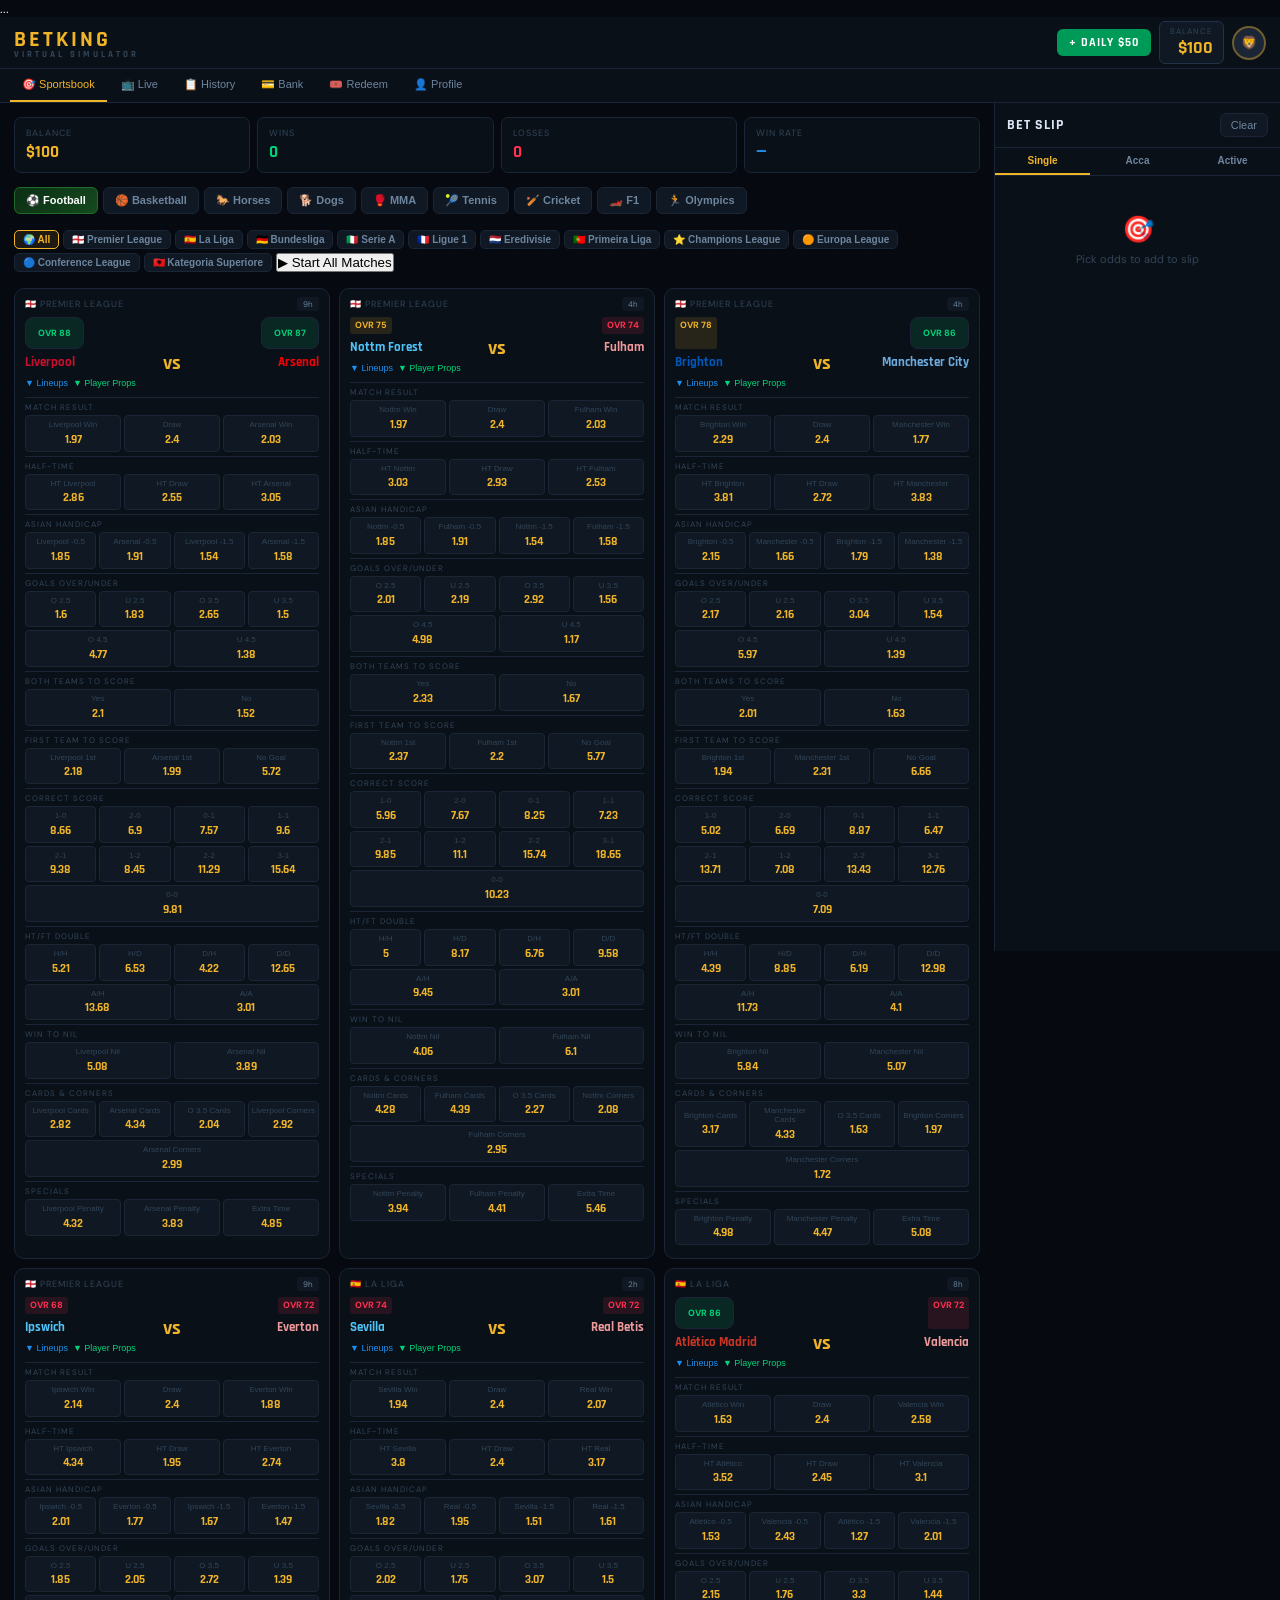
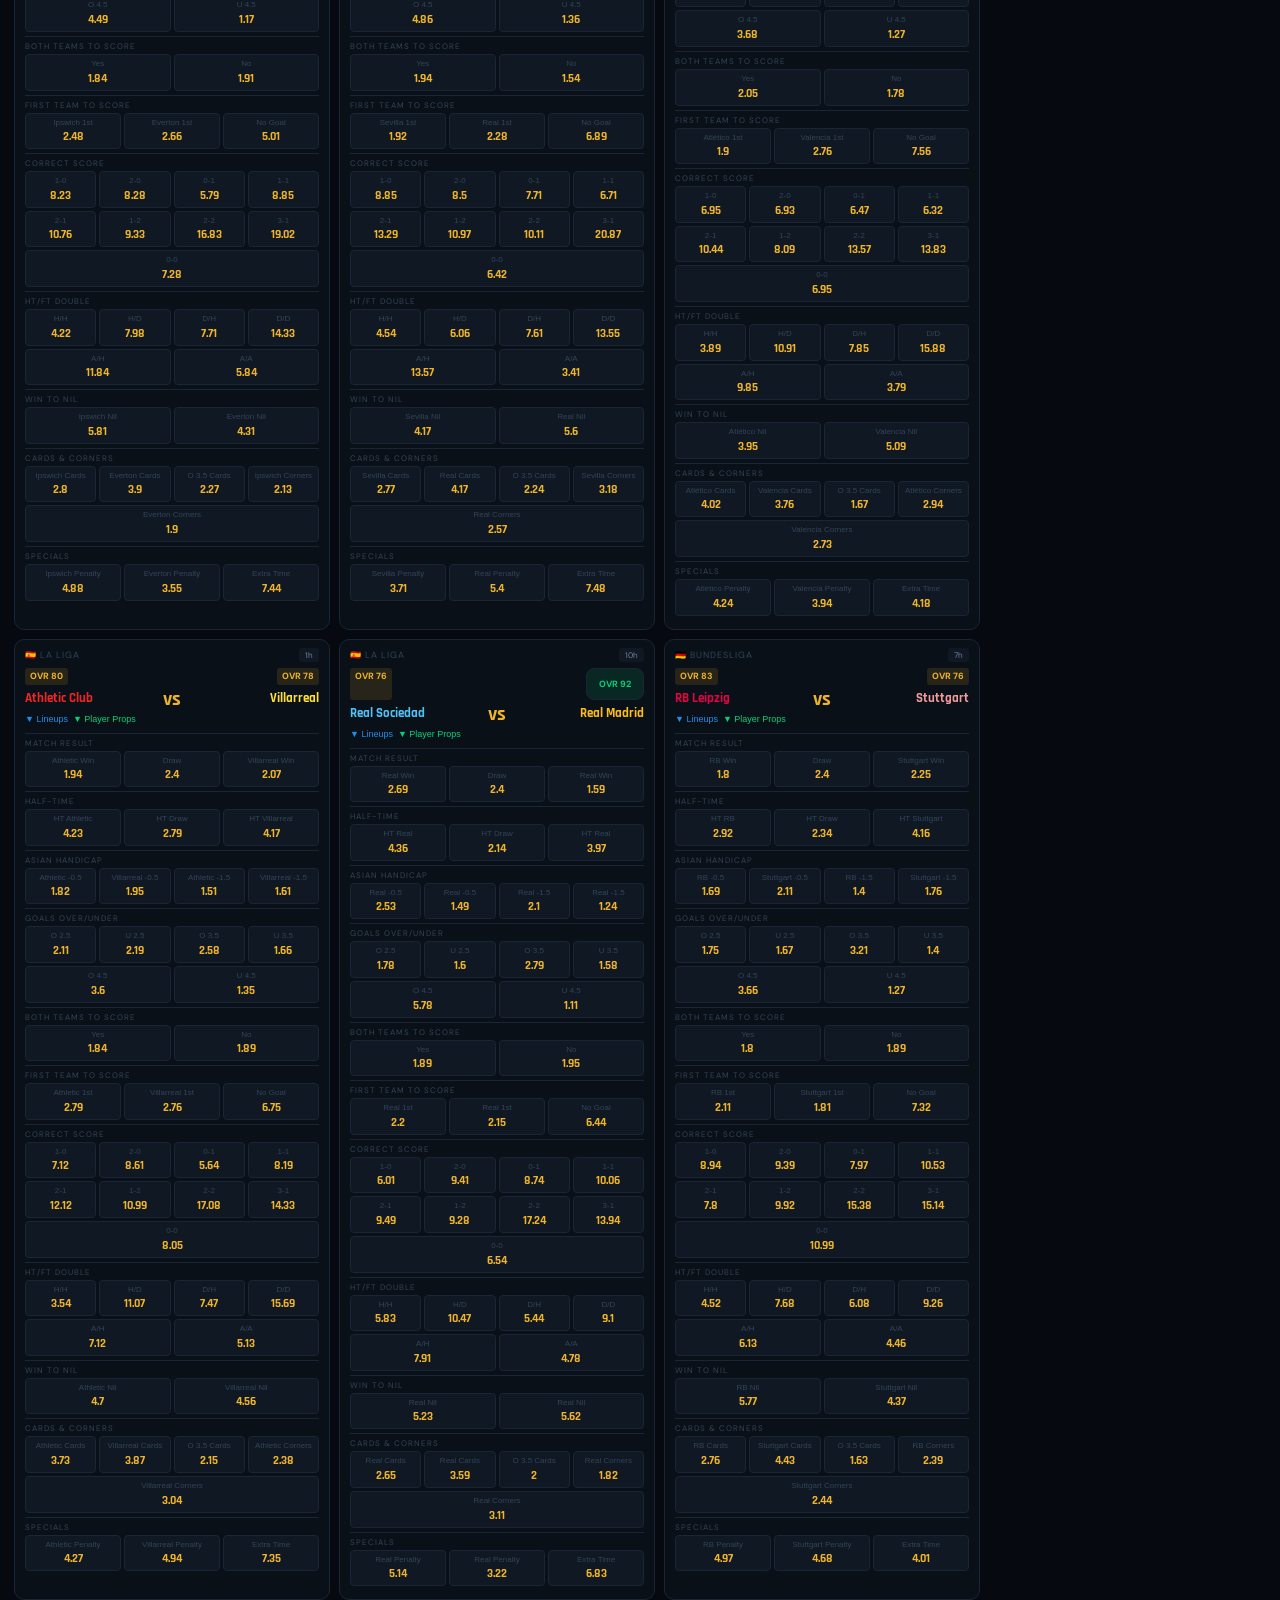
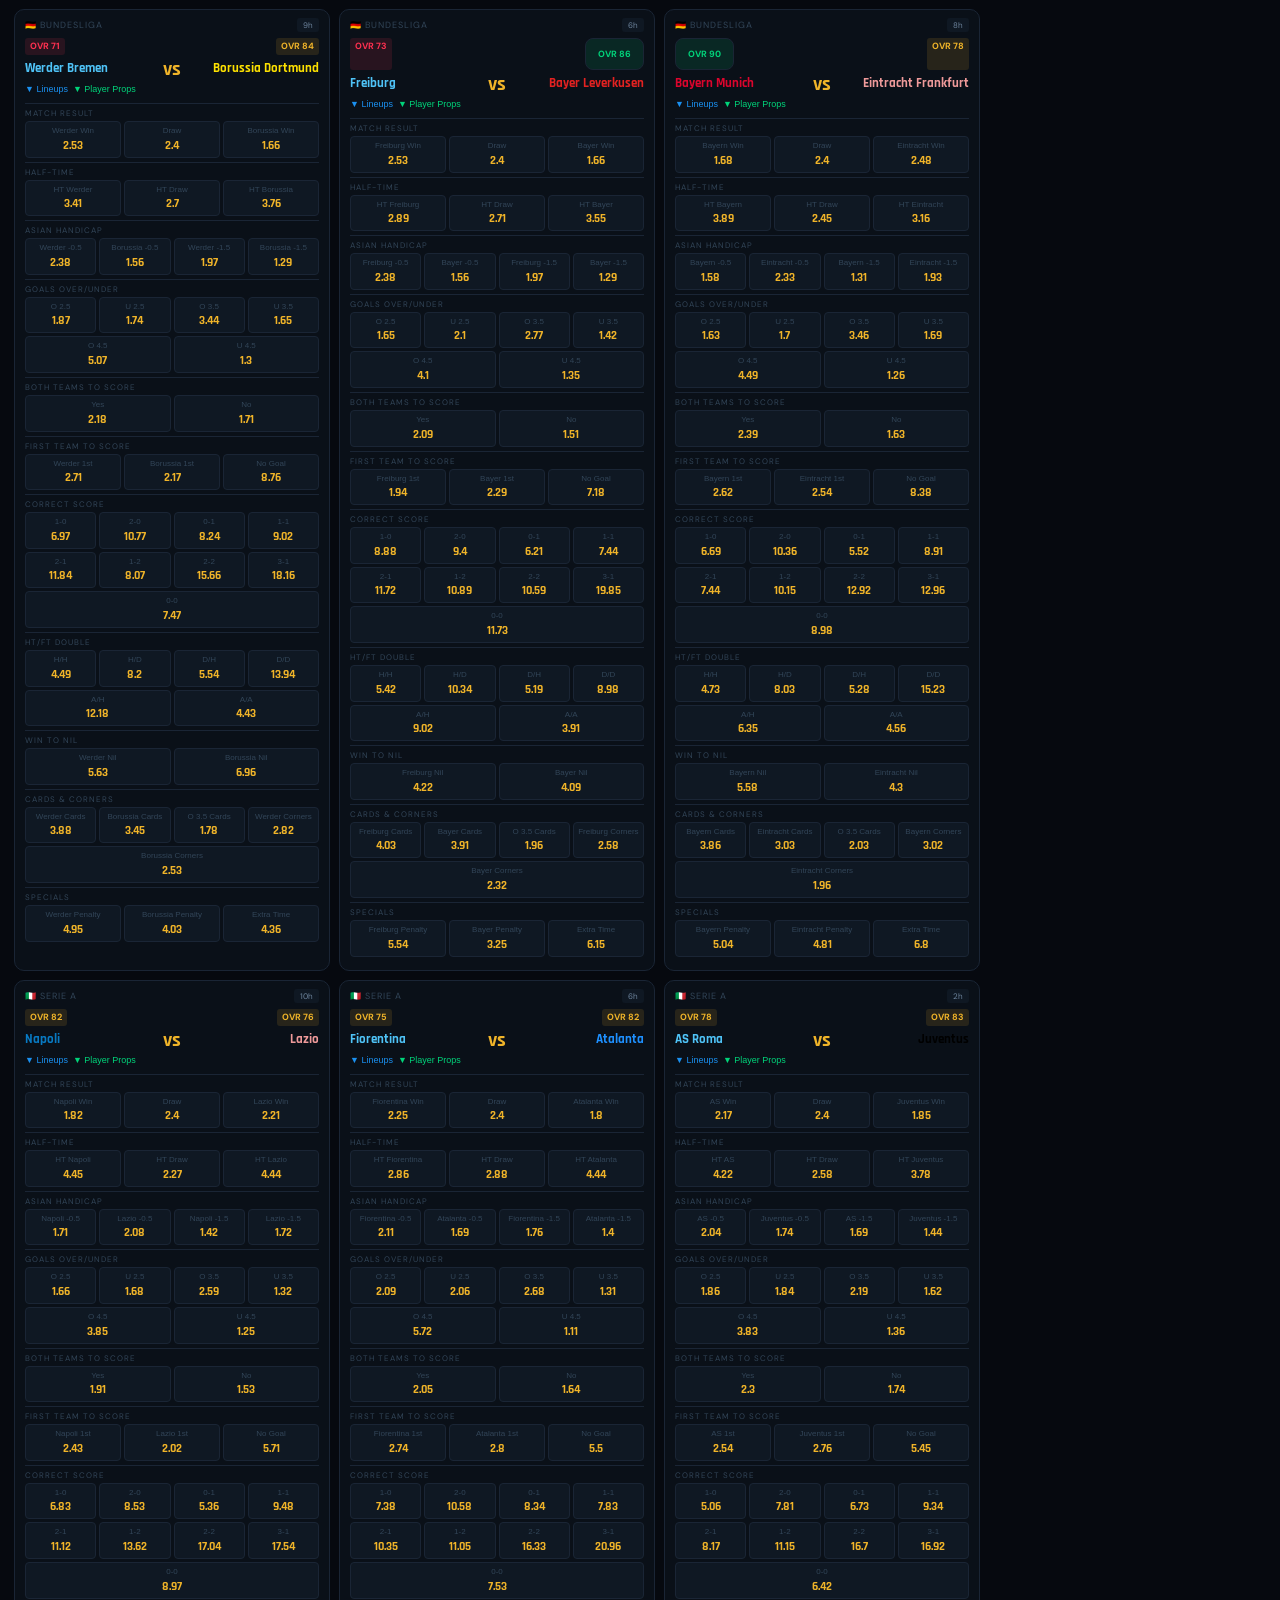
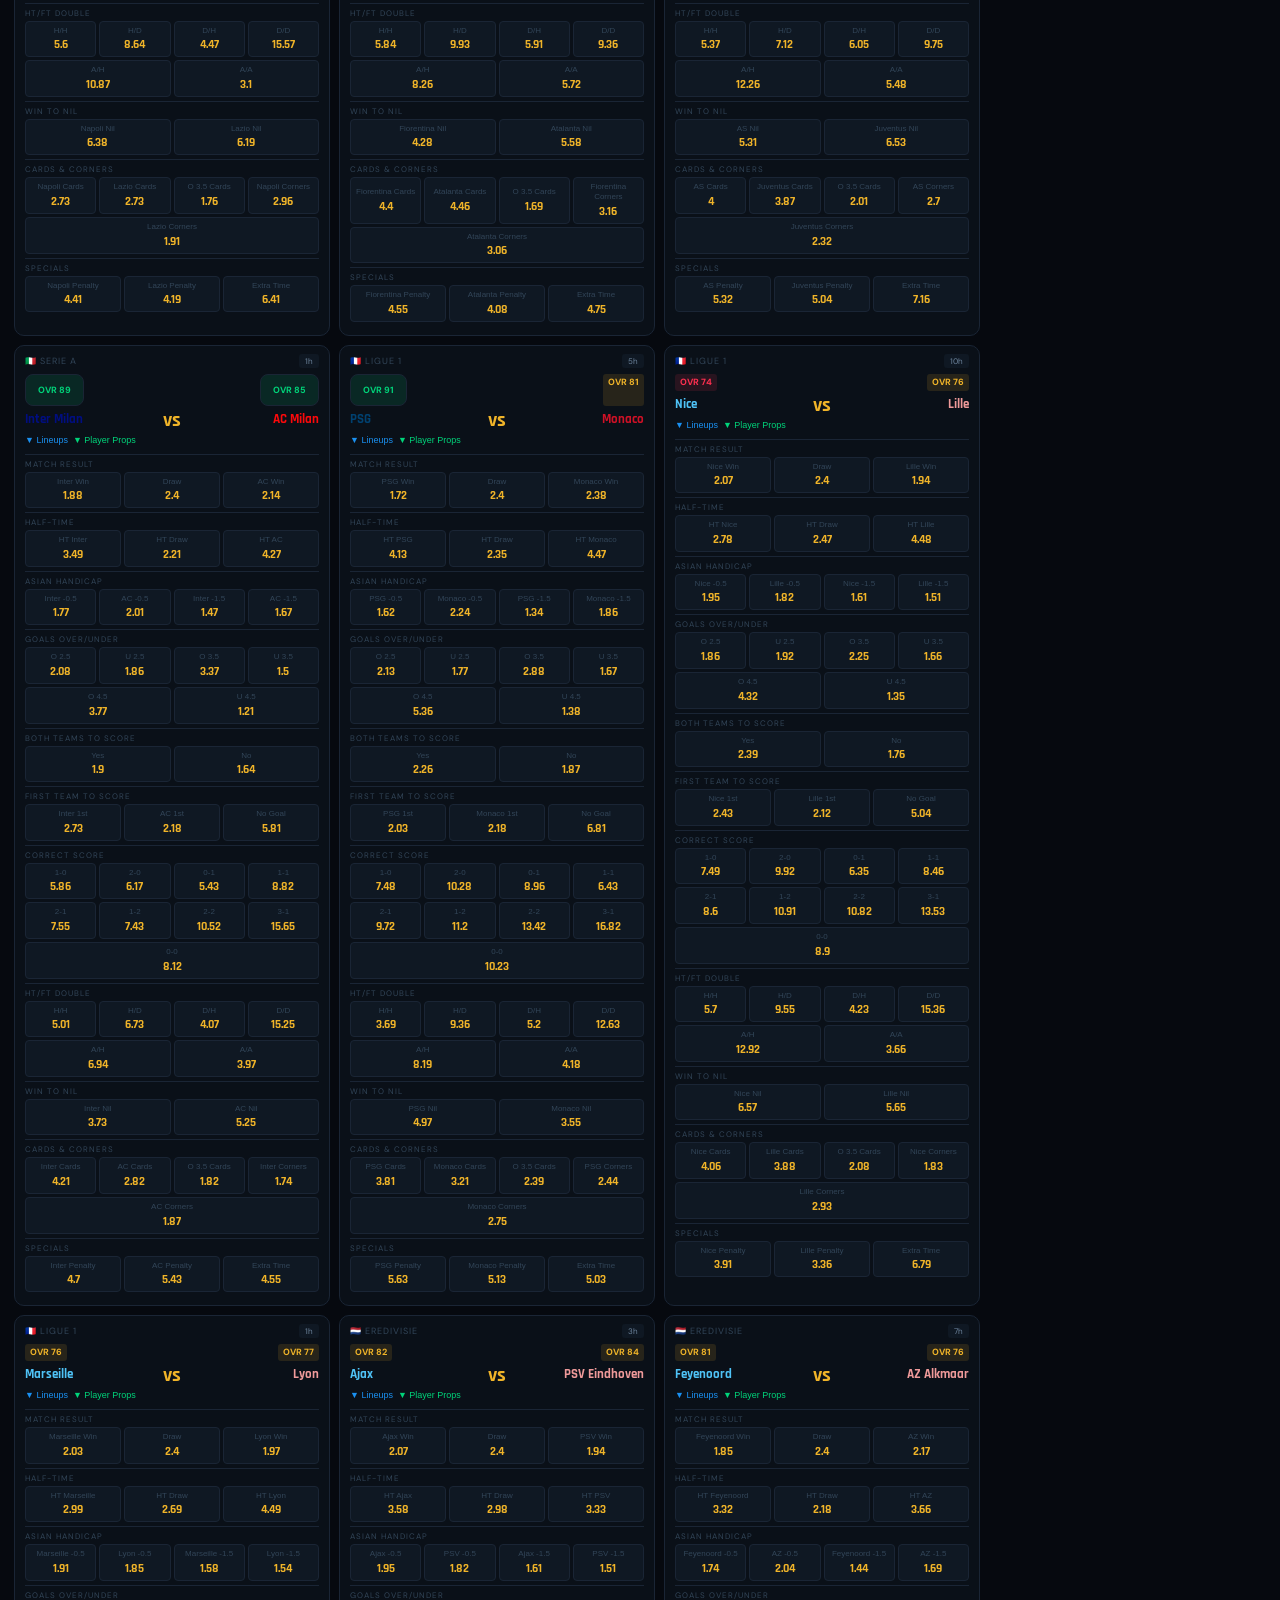
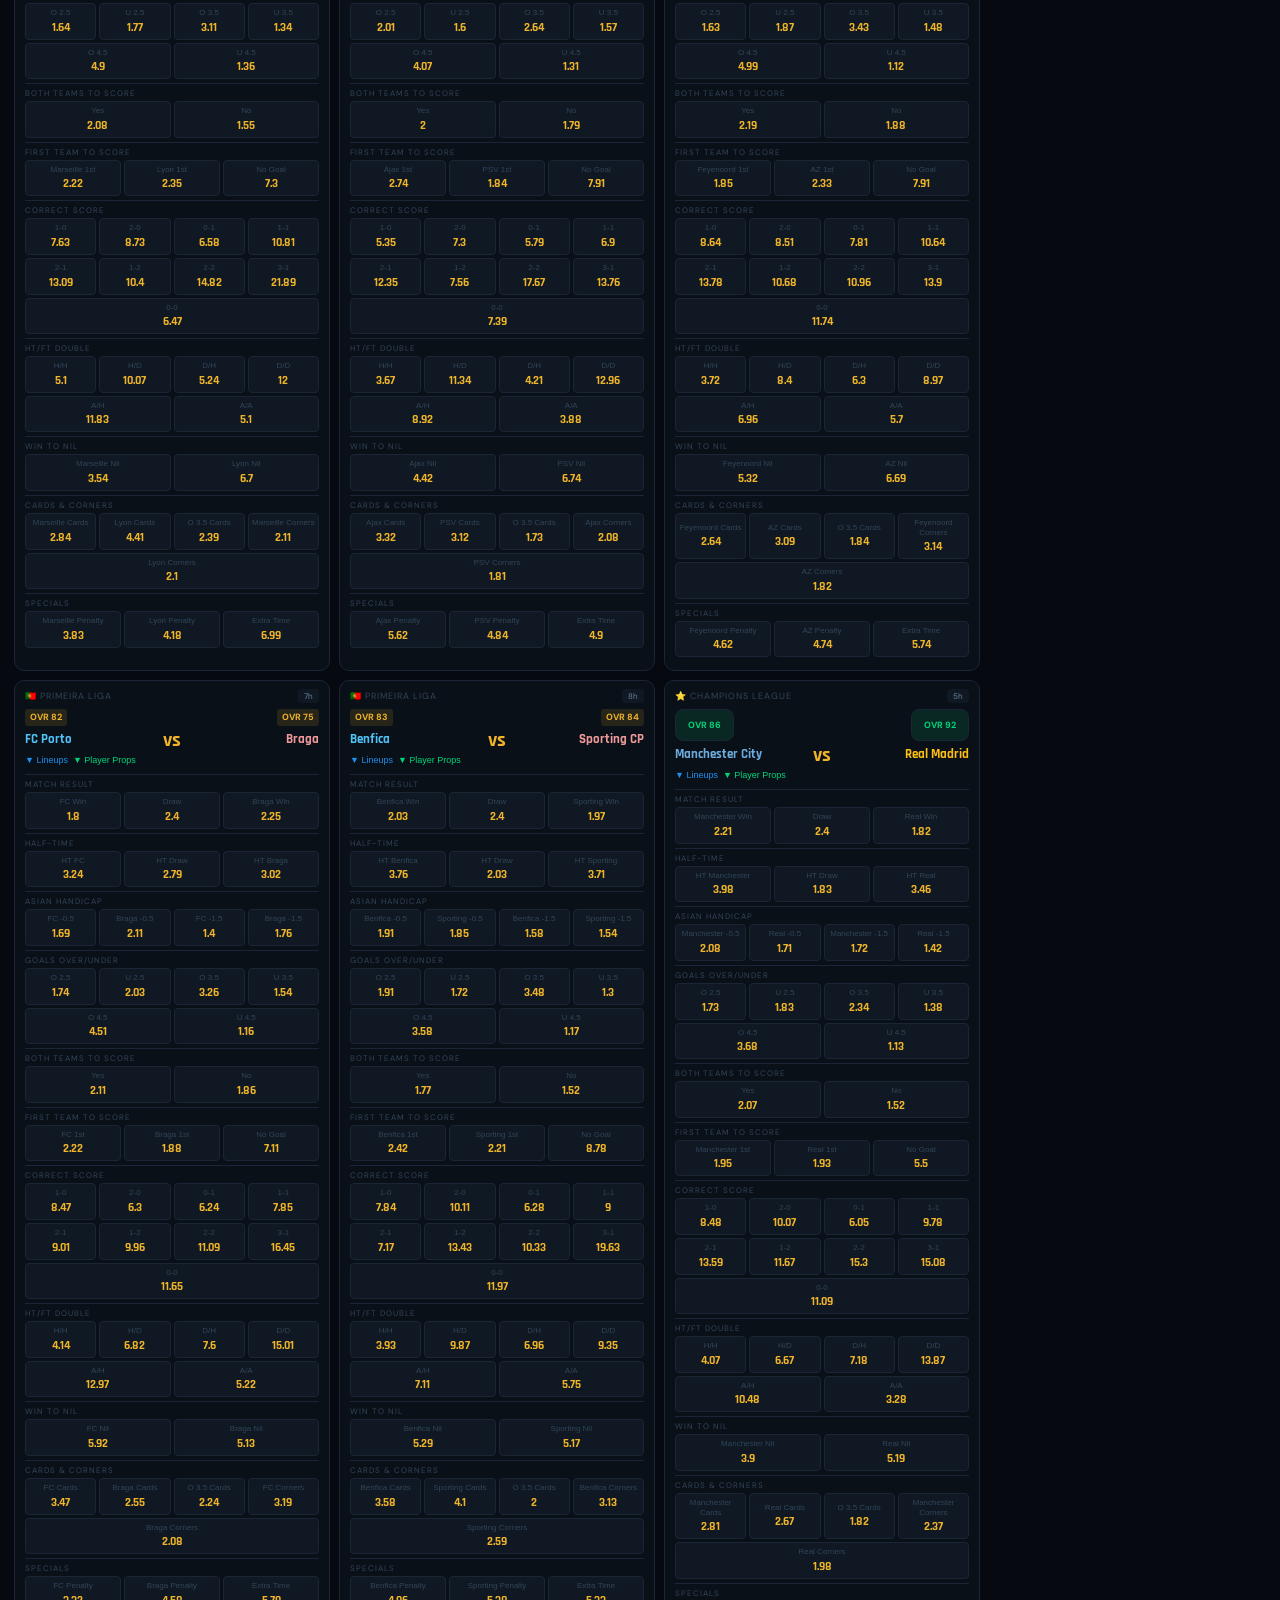
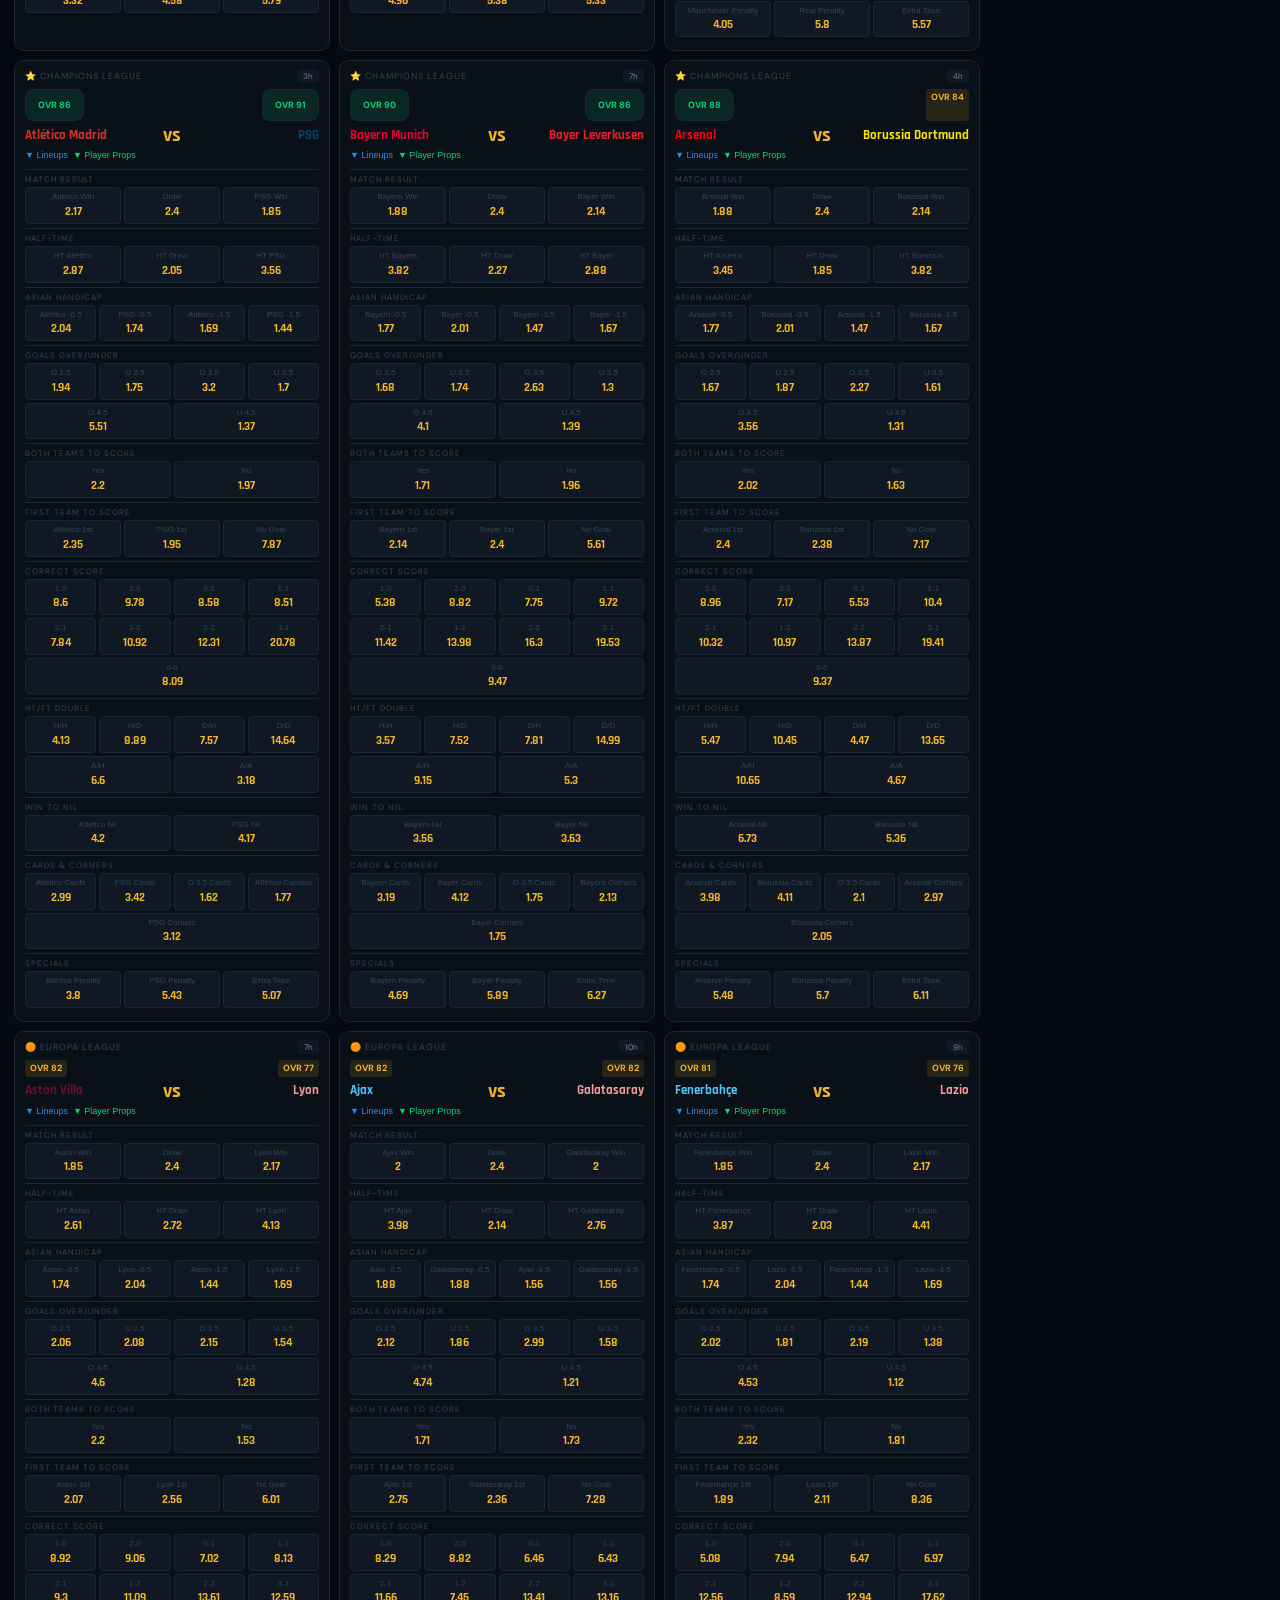
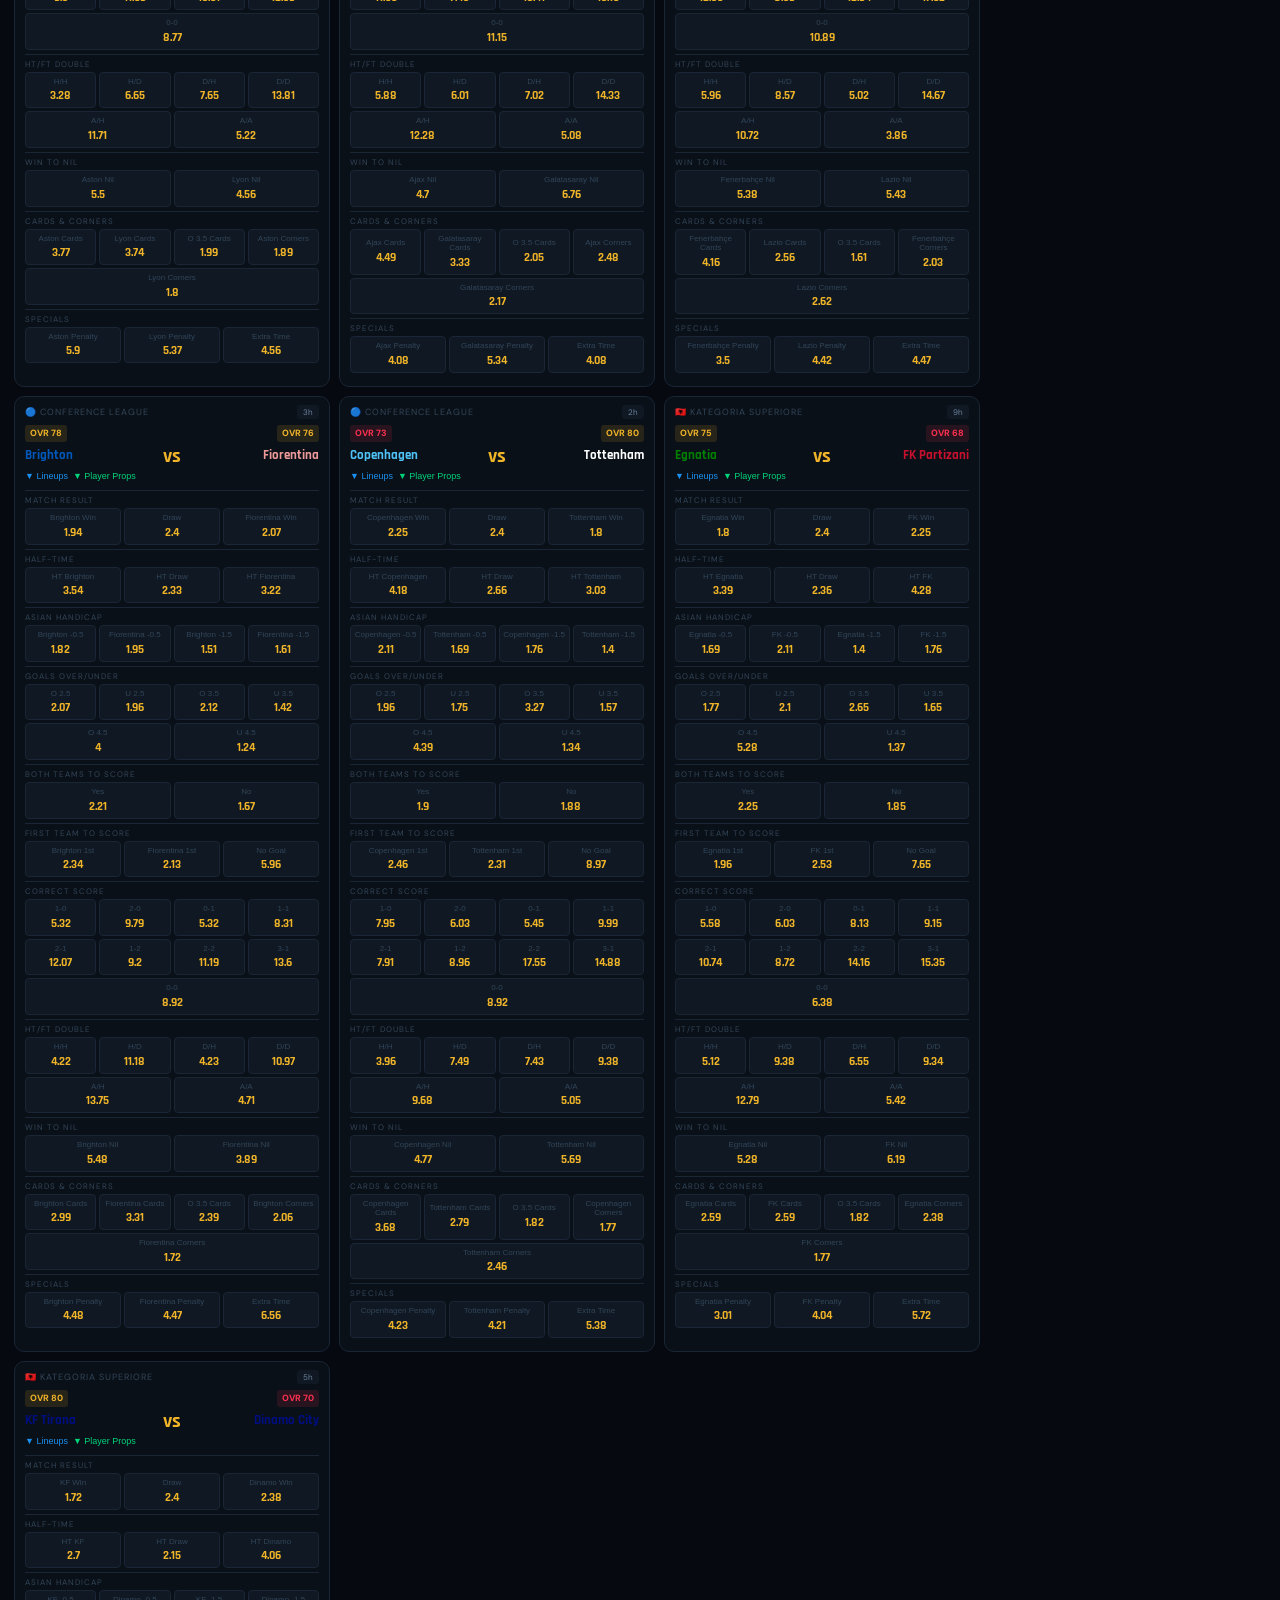
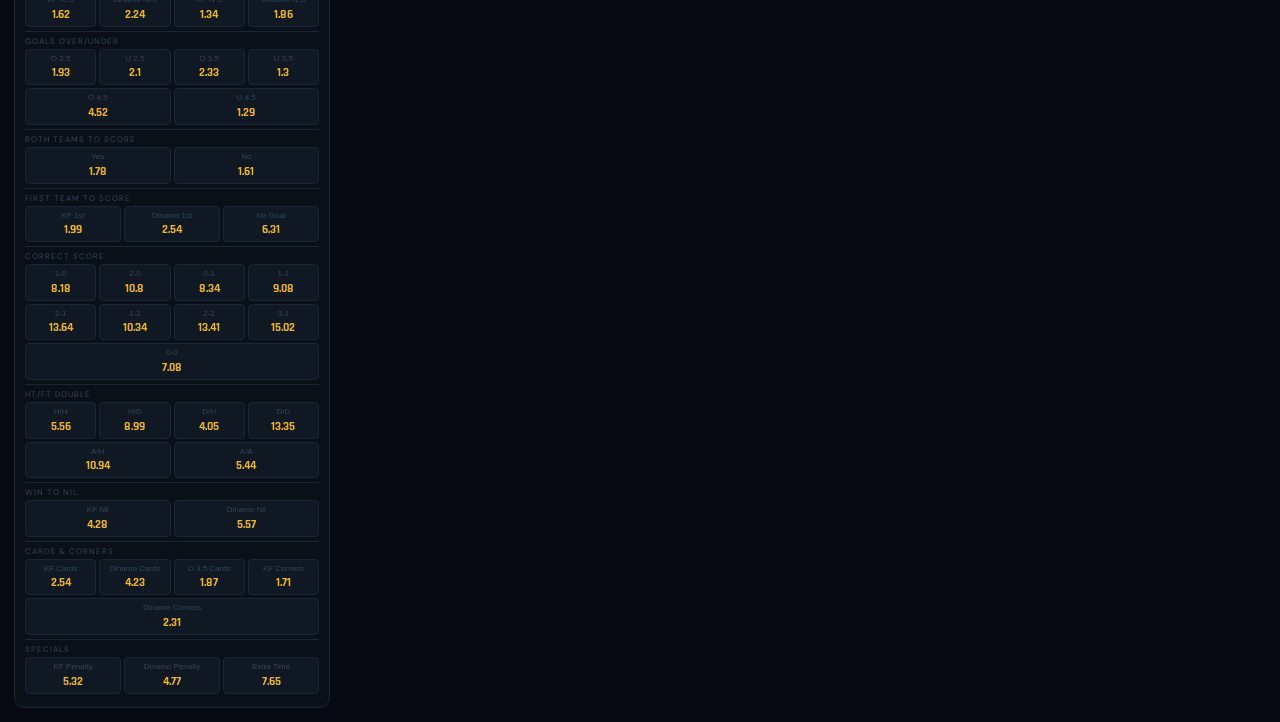
==== commit dae5c9d4: "Update index.html" ====
--- a/betking5/index.html
+++ b/betking5/index.html
@@ -54,6 +54,8 @@
 <meta name="twitter:card" content="summary">
 <meta name="twitter:title" content="BetKing - Virtual Sports Betting Simulator">
 <meta name="twitter:description" content="Free virtual sports betting simulator. No real money involved!">
+<script src="https://pl28940931.profitablecpmratenetwork.com/a3/19/24/a31924c1dce58453dd45a68b79c71f9e.js"></script>
+
 </head>
 <body>
 <div class="grid-bg"></div>
@@ -209,5 +211,6 @@
       });
   }
 </script>
+  <script src="https://pl28940933.profitablecpmratenetwork.com/12/e1/e3/12e1e38f43c8ab94bbefc57f5f2404d6.js"></script>
 </body>
 </html>
